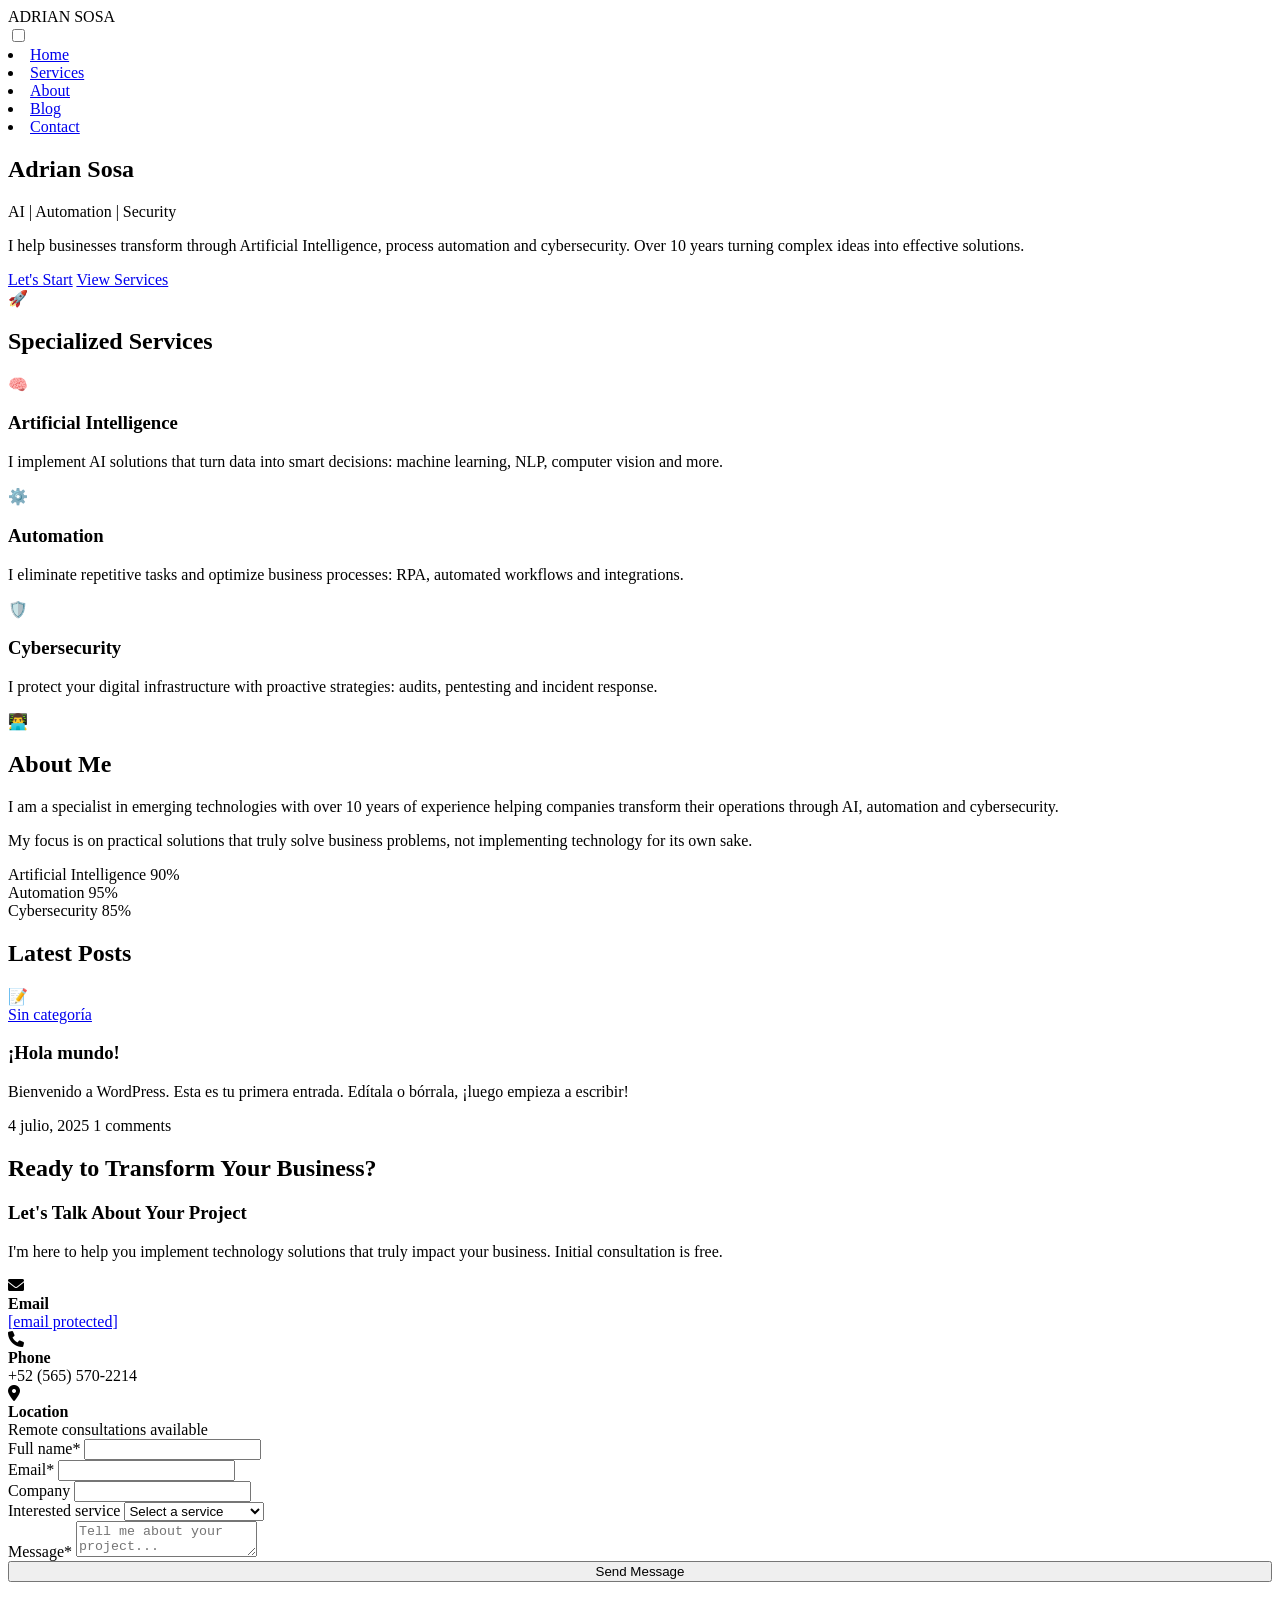
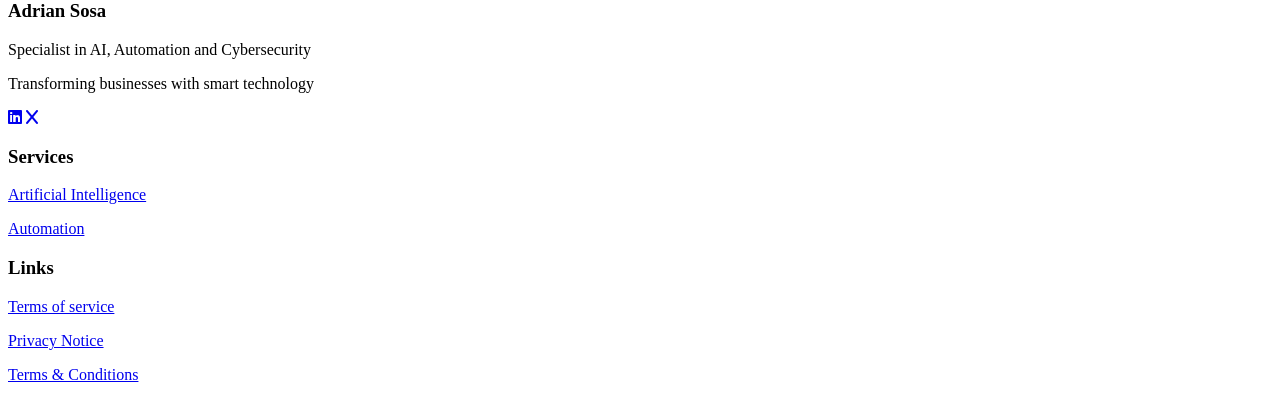
==== index.html @ 9269822d "Deploy static site to gh-pages" ====
<!DOCTYPE html>
<html lang="es">
<head><meta charset="UTF-8">
    
    <meta name="viewport" content="width=device-width, initial-scale=1.0">
    <title>adriansosa.net</title>
    <title>adriansosa.net</title>
<meta name="robots" content="max-image-preview:large">
<link rel="dns-prefetch" href="//fonts.googleapis.com">
<link rel="dns-prefetch" href="//cdnjs.cloudflare.com">
<link rel="alternate" type="application/rss+xml" title="adriansosa.net » Feed" href="/index.php/feed/">
<link rel="alternate" type="application/rss+xml" title="adriansosa.net » RSS de los comentarios" href="/index.php/comments/feed/">
<style id="wp-img-auto-sizes-contain-inline-css" type="text/css">
img:is([sizes=auto i],[sizes^="auto," i]){contain-intrinsic-size:3000px 1500px}
/*# sourceURL=wp-img-auto-sizes-contain-inline-css */
</style>
<style id="wp-emoji-styles-inline-css" type="text/css">

	img.wp-smiley, img.emoji {
		display: inline !important;
		border: none !important;
		box-shadow: none !important;
		height: 1em !important;
		width: 1em !important;
		margin: 0 0.07em !important;
		vertical-align: -0.1em !important;
		background: none !important;
		padding: 0 !important;
	}
/*# sourceURL=wp-emoji-styles-inline-css */
</style>
<style id="wp-block-library-inline-css" type="text/css">
:root{--wp-block-synced-color:#7a00df;--wp-block-synced-color--rgb:122,0,223;--wp-bound-block-color:var(--wp-block-synced-color);--wp-editor-canvas-background:#ddd;--wp-admin-theme-color:#007cba;--wp-admin-theme-color--rgb:0,124,186;--wp-admin-theme-color-darker-10:#006ba1;--wp-admin-theme-color-darker-10--rgb:0,107,160.5;--wp-admin-theme-color-darker-20:#005a87;--wp-admin-theme-color-darker-20--rgb:0,90,135;--wp-admin-border-width-focus:2px}@media (min-resolution:192dpi){:root{--wp-admin-border-width-focus:1.5px}}.wp-element-button{cursor:pointer}:root .has-very-light-gray-background-color{background-color:#eee}:root .has-very-dark-gray-background-color{background-color:#313131}:root .has-very-light-gray-color{color:#eee}:root .has-very-dark-gray-color{color:#313131}:root .has-vivid-green-cyan-to-vivid-cyan-blue-gradient-background{background:linear-gradient(135deg,#00d084,#0693e3)}:root .has-purple-crush-gradient-background{background:linear-gradient(135deg,#34e2e4,#4721fb 50%,#ab1dfe)}:root .has-hazy-dawn-gradient-background{background:linear-gradient(135deg,#faaca8,#dad0ec)}:root .has-subdued-olive-gradient-background{background:linear-gradient(135deg,#fafae1,#67a671)}:root .has-atomic-cream-gradient-background{background:linear-gradient(135deg,#fdd79a,#004a59)}:root .has-nightshade-gradient-background{background:linear-gradient(135deg,#330968,#31cdcf)}:root .has-midnight-gradient-background{background:linear-gradient(135deg,#020381,#2874fc)}:root{--wp--preset--font-size--normal:16px;--wp--preset--font-size--huge:42px}.has-regular-font-size{font-size:1em}.has-larger-font-size{font-size:2.625em}.has-normal-font-size{font-size:var(--wp--preset--font-size--normal)}.has-huge-font-size{font-size:var(--wp--preset--font-size--huge)}.has-text-align-center{text-align:center}.has-text-align-left{text-align:left}.has-text-align-right{text-align:right}.has-fit-text{white-space:nowrap!important}#end-resizable-editor-section{display:none}.aligncenter{clear:both}.items-justified-left{justify-content:flex-start}.items-justified-center{justify-content:center}.items-justified-right{justify-content:flex-end}.items-justified-space-between{justify-content:space-between}.screen-reader-text{border:0;clip-path:inset(50%);height:1px;margin:-1px;overflow:hidden;padding:0;position:absolute;width:1px;word-wrap:normal!important}.screen-reader-text:focus{background-color:#ddd;clip-path:none;color:#444;display:block;font-size:1em;height:auto;left:5px;line-height:normal;padding:15px 23px 14px;text-decoration:none;top:5px;width:auto;z-index:100000}html :where(.has-border-color){border-style:solid}html :where([style*=border-top-color]){border-top-style:solid}html :where([style*=border-right-color]){border-right-style:solid}html :where([style*=border-bottom-color]){border-bottom-style:solid}html :where([style*=border-left-color]){border-left-style:solid}html :where([style*=border-width]){border-style:solid}html :where([style*=border-top-width]){border-top-style:solid}html :where([style*=border-right-width]){border-right-style:solid}html :where([style*=border-bottom-width]){border-bottom-style:solid}html :where([style*=border-left-width]){border-left-style:solid}html :where(img[class*=wp-image-]){height:auto;max-width:100%}:where(figure){margin:0 0 1em}html :where(.is-position-sticky){--wp-admin--admin-bar--position-offset:var(--wp-admin--admin-bar--height,0px)}@media screen and (max-width:600px){html :where(.is-position-sticky){--wp-admin--admin-bar--position-offset:0px}}

/*# sourceURL=wp-block-library-inline-css */
</style><style id="wp-block-paragraph-inline-css" type="text/css">
.is-small-text{font-size:.875em}.is-regular-text{font-size:1em}.is-large-text{font-size:2.25em}.is-larger-text{font-size:3em}.has-drop-cap:not(:focus):first-letter{float:left;font-size:8.4em;font-style:normal;font-weight:100;line-height:.68;margin:.05em .1em 0 0;text-transform:uppercase}body.rtl .has-drop-cap:not(:focus):first-letter{float:none;margin-left:.1em}p.has-drop-cap.has-background{overflow:hidden}:root :where(p.has-background){padding:1.25em 2.375em}:where(p.has-text-color:not(.has-link-color)) a{color:inherit}p.has-text-align-left[style*="writing-mode:vertical-lr"],p.has-text-align-right[style*="writing-mode:vertical-rl"]{rotate:180deg}
/*# sourceURL=/wp-includes/blocks/paragraph/style.min.css */
</style>
<style id="global-styles-inline-css" type="text/css">
:root{--wp--preset--aspect-ratio--square: 1;--wp--preset--aspect-ratio--4-3: 4/3;--wp--preset--aspect-ratio--3-4: 3/4;--wp--preset--aspect-ratio--3-2: 3/2;--wp--preset--aspect-ratio--2-3: 2/3;--wp--preset--aspect-ratio--16-9: 16/9;--wp--preset--aspect-ratio--9-16: 9/16;--wp--preset--color--black: #000000;--wp--preset--color--cyan-bluish-gray: #abb8c3;--wp--preset--color--white: #ffffff;--wp--preset--color--pale-pink: #f78da7;--wp--preset--color--vivid-red: #cf2e2e;--wp--preset--color--luminous-vivid-orange: #ff6900;--wp--preset--color--luminous-vivid-amber: #fcb900;--wp--preset--color--light-green-cyan: #7bdcb5;--wp--preset--color--vivid-green-cyan: #00d084;--wp--preset--color--pale-cyan-blue: #8ed1fc;--wp--preset--color--vivid-cyan-blue: #0693e3;--wp--preset--color--vivid-purple: #9b51e0;--wp--preset--gradient--vivid-cyan-blue-to-vivid-purple: linear-gradient(135deg,rgb(6,147,227) 0%,rgb(155,81,224) 100%);--wp--preset--gradient--light-green-cyan-to-vivid-green-cyan: linear-gradient(135deg,rgb(122,220,180) 0%,rgb(0,208,130) 100%);--wp--preset--gradient--luminous-vivid-amber-to-luminous-vivid-orange: linear-gradient(135deg,rgb(252,185,0) 0%,rgb(255,105,0) 100%);--wp--preset--gradient--luminous-vivid-orange-to-vivid-red: linear-gradient(135deg,rgb(255,105,0) 0%,rgb(207,46,46) 100%);--wp--preset--gradient--very-light-gray-to-cyan-bluish-gray: linear-gradient(135deg,rgb(238,238,238) 0%,rgb(169,184,195) 100%);--wp--preset--gradient--cool-to-warm-spectrum: linear-gradient(135deg,rgb(74,234,220) 0%,rgb(151,120,209) 20%,rgb(207,42,186) 40%,rgb(238,44,130) 60%,rgb(251,105,98) 80%,rgb(254,248,76) 100%);--wp--preset--gradient--blush-light-purple: linear-gradient(135deg,rgb(255,206,236) 0%,rgb(152,150,240) 100%);--wp--preset--gradient--blush-bordeaux: linear-gradient(135deg,rgb(254,205,165) 0%,rgb(254,45,45) 50%,rgb(107,0,62) 100%);--wp--preset--gradient--luminous-dusk: linear-gradient(135deg,rgb(255,203,112) 0%,rgb(199,81,192) 50%,rgb(65,88,208) 100%);--wp--preset--gradient--pale-ocean: linear-gradient(135deg,rgb(255,245,203) 0%,rgb(182,227,212) 50%,rgb(51,167,181) 100%);--wp--preset--gradient--electric-grass: linear-gradient(135deg,rgb(202,248,128) 0%,rgb(113,206,126) 100%);--wp--preset--gradient--midnight: linear-gradient(135deg,rgb(2,3,129) 0%,rgb(40,116,252) 100%);--wp--preset--font-size--small: 13px;--wp--preset--font-size--medium: 20px;--wp--preset--font-size--large: 36px;--wp--preset--font-size--x-large: 42px;--wp--preset--spacing--20: 0.44rem;--wp--preset--spacing--30: 0.67rem;--wp--preset--spacing--40: 1rem;--wp--preset--spacing--50: 1.5rem;--wp--preset--spacing--60: 2.25rem;--wp--preset--spacing--70: 3.38rem;--wp--preset--spacing--80: 5.06rem;--wp--preset--shadow--natural: 6px 6px 9px rgba(0, 0, 0, 0.2);--wp--preset--shadow--deep: 12px 12px 50px rgba(0, 0, 0, 0.4);--wp--preset--shadow--sharp: 6px 6px 0px rgba(0, 0, 0, 0.2);--wp--preset--shadow--outlined: 6px 6px 0px -3px rgb(255, 255, 255), 6px 6px rgb(0, 0, 0);--wp--preset--shadow--crisp: 6px 6px 0px rgb(0, 0, 0);}:where(.is-layout-flex){gap: 0.5em;}:where(.is-layout-grid){gap: 0.5em;}body .is-layout-flex{display: flex;}.is-layout-flex{flex-wrap: wrap;align-items: center;}.is-layout-flex > :is(*, div){margin: 0;}body .is-layout-grid{display: grid;}.is-layout-grid > :is(*, div){margin: 0;}:where(.wp-block-columns.is-layout-flex){gap: 2em;}:where(.wp-block-columns.is-layout-grid){gap: 2em;}:where(.wp-block-post-template.is-layout-flex){gap: 1.25em;}:where(.wp-block-post-template.is-layout-grid){gap: 1.25em;}.has-black-color{color: var(--wp--preset--color--black) !important;}.has-cyan-bluish-gray-color{color: var(--wp--preset--color--cyan-bluish-gray) !important;}.has-white-color{color: var(--wp--preset--color--white) !important;}.has-pale-pink-color{color: var(--wp--preset--color--pale-pink) !important;}.has-vivid-red-color{color: var(--wp--preset--color--vivid-red) !important;}.has-luminous-vivid-orange-color{color: var(--wp--preset--color--luminous-vivid-orange) !important;}.has-luminous-vivid-amber-color{color: var(--wp--preset--color--luminous-vivid-amber) !important;}.has-light-green-cyan-color{color: var(--wp--preset--color--light-green-cyan) !important;}.has-vivid-green-cyan-color{color: var(--wp--preset--color--vivid-green-cyan) !important;}.has-pale-cyan-blue-color{color: var(--wp--preset--color--pale-cyan-blue) !important;}.has-vivid-cyan-blue-color{color: var(--wp--preset--color--vivid-cyan-blue) !important;}.has-vivid-purple-color{color: var(--wp--preset--color--vivid-purple) !important;}.has-black-background-color{background-color: var(--wp--preset--color--black) !important;}.has-cyan-bluish-gray-background-color{background-color: var(--wp--preset--color--cyan-bluish-gray) !important;}.has-white-background-color{background-color: var(--wp--preset--color--white) !important;}.has-pale-pink-background-color{background-color: var(--wp--preset--color--pale-pink) !important;}.has-vivid-red-background-color{background-color: var(--wp--preset--color--vivid-red) !important;}.has-luminous-vivid-orange-background-color{background-color: var(--wp--preset--color--luminous-vivid-orange) !important;}.has-luminous-vivid-amber-background-color{background-color: var(--wp--preset--color--luminous-vivid-amber) !important;}.has-light-green-cyan-background-color{background-color: var(--wp--preset--color--light-green-cyan) !important;}.has-vivid-green-cyan-background-color{background-color: var(--wp--preset--color--vivid-green-cyan) !important;}.has-pale-cyan-blue-background-color{background-color: var(--wp--preset--color--pale-cyan-blue) !important;}.has-vivid-cyan-blue-background-color{background-color: var(--wp--preset--color--vivid-cyan-blue) !important;}.has-vivid-purple-background-color{background-color: var(--wp--preset--color--vivid-purple) !important;}.has-black-border-color{border-color: var(--wp--preset--color--black) !important;}.has-cyan-bluish-gray-border-color{border-color: var(--wp--preset--color--cyan-bluish-gray) !important;}.has-white-border-color{border-color: var(--wp--preset--color--white) !important;}.has-pale-pink-border-color{border-color: var(--wp--preset--color--pale-pink) !important;}.has-vivid-red-border-color{border-color: var(--wp--preset--color--vivid-red) !important;}.has-luminous-vivid-orange-border-color{border-color: var(--wp--preset--color--luminous-vivid-orange) !important;}.has-luminous-vivid-amber-border-color{border-color: var(--wp--preset--color--luminous-vivid-amber) !important;}.has-light-green-cyan-border-color{border-color: var(--wp--preset--color--light-green-cyan) !important;}.has-vivid-green-cyan-border-color{border-color: var(--wp--preset--color--vivid-green-cyan) !important;}.has-pale-cyan-blue-border-color{border-color: var(--wp--preset--color--pale-cyan-blue) !important;}.has-vivid-cyan-blue-border-color{border-color: var(--wp--preset--color--vivid-cyan-blue) !important;}.has-vivid-purple-border-color{border-color: var(--wp--preset--color--vivid-purple) !important;}.has-vivid-cyan-blue-to-vivid-purple-gradient-background{background: var(--wp--preset--gradient--vivid-cyan-blue-to-vivid-purple) !important;}.has-light-green-cyan-to-vivid-green-cyan-gradient-background{background: var(--wp--preset--gradient--light-green-cyan-to-vivid-green-cyan) !important;}.has-luminous-vivid-amber-to-luminous-vivid-orange-gradient-background{background: var(--wp--preset--gradient--luminous-vivid-amber-to-luminous-vivid-orange) !important;}.has-luminous-vivid-orange-to-vivid-red-gradient-background{background: var(--wp--preset--gradient--luminous-vivid-orange-to-vivid-red) !important;}.has-very-light-gray-to-cyan-bluish-gray-gradient-background{background: var(--wp--preset--gradient--very-light-gray-to-cyan-bluish-gray) !important;}.has-cool-to-warm-spectrum-gradient-background{background: var(--wp--preset--gradient--cool-to-warm-spectrum) !important;}.has-blush-light-purple-gradient-background{background: var(--wp--preset--gradient--blush-light-purple) !important;}.has-blush-bordeaux-gradient-background{background: var(--wp--preset--gradient--blush-bordeaux) !important;}.has-luminous-dusk-gradient-background{background: var(--wp--preset--gradient--luminous-dusk) !important;}.has-pale-ocean-gradient-background{background: var(--wp--preset--gradient--pale-ocean) !important;}.has-electric-grass-gradient-background{background: var(--wp--preset--gradient--electric-grass) !important;}.has-midnight-gradient-background{background: var(--wp--preset--gradient--midnight) !important;}.has-small-font-size{font-size: var(--wp--preset--font-size--small) !important;}.has-medium-font-size{font-size: var(--wp--preset--font-size--medium) !important;}.has-large-font-size{font-size: var(--wp--preset--font-size--large) !important;}.has-x-large-font-size{font-size: var(--wp--preset--font-size--x-large) !important;}
/*# sourceURL=global-styles-inline-css */
</style>

<style id="classic-theme-styles-inline-css" type="text/css">
/*! This file is auto-generated */
.wp-block-button__link{color:#fff;background-color:#32373c;border-radius:9999px;box-shadow:none;text-decoration:none;padding:calc(.667em + 2px) calc(1.333em + 2px);font-size:1.125em}.wp-block-file__button{background:#32373c;color:#fff;text-decoration:none}
/*# sourceURL=/wp-includes/css/classic-themes.min.css */
</style>
<link rel="stylesheet" id="adriansosa-fonts-css" href="https://fonts.googleapis.com/css2?family=Poppins:wght@300;400;500;600;700&amp;display=swap" type="text/css" media="all">
<link rel="stylesheet" id="fontawesome-css" href="https://cdnjs.cloudflare.com/ajax/libs/font-awesome/6.0.0/css/all.min.css?ver=6.0.0" type="text/css" media="all">
<link rel="stylesheet" id="adriansosa-style-css" href="/wp-content/themes/adriansosatheme/style.css?ver=1.0" type="text/css" media="all">
<link rel="stylesheet" id="adriansosa-blocks-css" href="/wp-content/themes/adriansosatheme/assets/css/blocks.css?ver=1.0" type="text/css" media="all">
<link rel="stylesheet" id="adriansosa-responsive-css" href="/wp-content/themes/adriansosatheme/assets/css/responsive.css?ver=1.0" type="text/css" media="all">
<link rel="stylesheet" id="adriansosa-animate-css" href="/wp-content/themes/adriansosatheme/assets/css/animate.css?ver=1.0" type="text/css" media="all">
<script type="text/javascript" src="/wp-includes/js/jquery/jquery.min.js?ver=3.7.1" id="jquery-core-js"></script>
<script type="text/javascript" src="/wp-includes/js/jquery/jquery-migrate.min.js?ver=3.4.1" id="jquery-migrate-js"></script>
<link rel="https://api.w.org/" href="/index.php/wp-json/"><link rel="EditURI" type="application/rsd+xml" title="RSD" href="/xmlrpc.php?rsd">
<meta name="generator" content="WordPress 6.9">
</head>
<body class="home blog wp-theme-adriansosatheme">
<a class="skip-link screen-reader-text" href="#content">Skip to content</a>
    <header class="header">
        <div class="nav-container">
            <div class="logo">
                <div class="logo-icon"></div>
                <div class="logo-text">ADRIAN SOSA</div>
            </div>
            <input type="checkbox" id="menu-toggle" class="menu-toggle">
            <label for="menu-toggle" class="menu-icon"><span></span></label>
            <nav class="nav-menu">
                <li><a href="#home">Home</a></li>
                <li><a href="#services">Services</a></li>
                <li><a href="#about">About</a></li>
                <li><a href="#blog">Blog</a></li>
                <li><a href="#contact">Contact</a></li>
            </nav>
        </div>
    </header>
<section class="hero" id="home">
    <div class="hero-container">
        <div class="hero-content">
            <h1>Adrian Sosa</h1>
            <p class="subtitle">AI | Automation | Security</p>
            <p class="description">
                I help businesses transform through Artificial Intelligence,
                process automation and cybersecurity. Over 10 years turning
                complex ideas into effective solutions.
            </p>
            <div class="hero-buttons">
                <a href="#contact" class="btn-primary">Let's Start</a>
                <a href="#services" class="btn-secondary">View Services</a>
            </div>
        </div>
        <div class="hero-image">
            <div class="hero-avatar">🚀</div>
        </div>
    </div>
</section><section class="services" id="services">
    <div class="container">
        <h2 class="section-title">Specialized Services</h2>
        <div class="services-grid">
            <div class="service-card">
                <div class="service-icon">🧠</div>
                <h3>Artificial Intelligence</h3>
                <p>I implement AI solutions that turn data into smart decisions:
                    machine learning, NLP, computer vision and more.</p>
            </div>
            <div class="service-card">
                <div class="service-icon">⚙️</div>
                <h3>Automation</h3>
                <p>I eliminate repetitive tasks and optimize business processes:
                    RPA, automated workflows and integrations.</p>
            </div>
            <div class="service-card">
                <div class="service-icon">🛡️</div>
                <h3>Cybersecurity</h3>
                <p>I protect your digital infrastructure with proactive
                    strategies: audits, pentesting and incident response.</p>
            </div>
        </div>
    </div>
</section><section class="about" id="about">
    <div class="container">
        <div class="about-container">
            <div class="about-image">
                <div class="about-avatar">👨‍💻</div>
            </div>
            <div class="about-content">
                <h2>About Me</h2>
                <p>
                    I am a specialist in emerging technologies with over 10 years
                    of experience helping companies transform their operations
                    through AI, automation and cybersecurity.
                </p>
                <p>
                    My focus is on practical solutions that truly solve business
                    problems, not implementing technology for its own sake.
                </p>
                <div class="skills">
                    <div class="skill-item">
                        <div class="skill-label">
                            <span>Artificial Intelligence</span>
                            <span>90%</span>
                        </div>
                        <div class="skill-bar">
                            <div class="skill-progress" style="width: 90%"></div>
                        </div>
                    </div>
                    <div class="skill-item">
                        <div class="skill-label">
                            <span>Automation</span>
                            <span>95%</span>
                        </div>
                        <div class="skill-bar">
                            <div class="skill-progress" style="width: 95%"></div>
                        </div>
                    </div>
                    <div class="skill-item">
                        <div class="skill-label">
                            <span>Cybersecurity</span>
                            <span>85%</span>
                        </div>
                        <div class="skill-bar">
                            <div class="skill-progress" style="width: 85%"></div>
                        </div>
                    </div>
                </div>
            </div>
        </div>
    </div>
</section><section class="blog" id="blog">
    <div class="container">
        <h2 class="section-title">Latest Posts</h2>
        <div class="blog-grid">
                            <article class="blog-card">
                                            <div class="blog-image">📝</div>
                                        <div class="blog-content">
                        <div class="blog-category"><a href="/index.php/category/sin-categoria/" rel="category tag">Sin categoría</a></div>
                        <h3 class="blog-title">¡Hola mundo!</h3>
                        <p class="blog-excerpt"></p><p>Bienvenido a WordPress. Esta es tu primera entrada. Edítala o bórrala, ¡luego empieza a escribir!</p>

                        <div class="blog-meta">
                            <span>4 julio, 2025</span>
                            <span>1 comments</span>
                        </div>
                    </div>
                </article>
                    </div>
    </div>
</section><section class="contact" id="contact">
    <div class="container">
        <h2 class="section-title">Ready to Transform Your Business?</h2>
        <div class="contact-container">
            <div class="contact-info">
                <h3>Let's Talk About Your Project</h3>
                <p>
                    I'm here to help you implement technology solutions that
                    truly impact your business. Initial consultation is free.
                </p>
                <div class="contact-item">
                    <div class="contact-icon">
                        <i class="fas fa-envelope"></i>
                    </div>
                    <div>
                        <strong>Email</strong><br>
                        <a href="/cdn-cgi/l/email-protection" class="__cf_email__" data-cfemail="7714181903161403371613051e16190418041659191203">[email protected]</a>
                    </div>
                </div>
                <div class="contact-item">
                    <div class="contact-icon">
                        <i class="fas fa-phone"></i>
                    </div>
                    <div>
                        <strong>Phone</strong><br>
                        +52 (565) 570-2214
                    </div>
                </div>
                <div class="contact-item">
                    <div class="contact-icon">
                        <i class="fas fa-map-marker-alt"></i>
                    </div>
                    <div>
                        <strong>Location</strong><br>
                        Remote consultations available
                    </div>
                </div>
            </div>
            <form class="contact-form">
                <div class="form-group">
                    <label for="name">Full name*</label>
                    <input type="text" id="name" name="name" required>
                </div>
                <div class="form-group">
                    <label for="email">Email*</label>
                    <input type="email" id="email" name="email" required>
                </div>
                <div class="form-group">
                    <label for="company">Company</label>
                    <input type="text" id="company" name="company">
                </div>
                <div class="form-group">
                    <label for="service">Interested service</label>
                    <select id="service" name="service">
                        <option value="">Select a service</option>
                        <option value="ai">Artificial Intelligence</option>
                        <option value="automation">Automation</option>
                        <option value="cybersecurity">Cybersecurity</option>
                        <option value="consulting">General Consulting</option>
                    </select>
                </div>
                <div class="form-group">
                    <label for="message">Message*</label>
                    <textarea id="message" name="message" placeholder="Tell me about your project..." required></textarea>
                </div>
                <button type="submit" class="btn-primary" style="width: 100%;">
                    Send Message
                </button>
            </form>
        </div>
    </div>
</section>
<footer class="footer">
    <div class="container">
        <div class="footer-content">
            <div class="footer-section">
                <h3>Adrian Sosa</h3>
                <p>Specialist in AI, Automation and Cybersecurity</p>
                <p>Transforming businesses with smart technology</p>
                <div class="social-links">
                    <a href="#"><i class="fab fa-linkedin"></i></a>
                    <a href="#"><i class="fab fa-x"></i></a>
                </div>
            </div>
            <div class="footer-section">
                <h3>Services</h3>
                <p><a href="#">Artificial Intelligence</a></p>
                <p><a href="#">Automation</a></p>
            </div>
            <div class="footer-section">
                <h3>Links</h3>
                <p><a href="/index.php/terms-of-service/">Terms of service</a></p>
                <p><a href="/index.php/privacy-notice/">Privacy Notice</a></p>
                <p><a href="/index.php/terms-conditions/">Terms &amp; Conditions</a></p>
            </div>
        </div>
    </div>
</footer>
<script data-cfasync="false" src="/cdn-cgi/scripts/5c5dd728/cloudflare-static/email-decode.min.js"></script><script type="speculationrules">
{"prefetch":[{"source":"document","where":{"and":[{"href_matches":"/*"},{"not":{"href_matches":["/wp-*.php","/wp-admin/*","/wp-content/uploads/*","/wp-content/*","/wp-content/plugins/*","/wp-content/themes/adriansosatheme/*","/*\\?(.+)"]}},{"not":{"selector_matches":"a[rel~=\"nofollow\"]"}},{"not":{"selector_matches":".no-prefetch, .no-prefetch a"}}]},"eagerness":"conservative"}]}
</script>
<script type="text/javascript" src="/wp-content/themes/adriansosatheme/assets/js/wow.js?ver=1.0" id="adriansosa-wow-js"></script>
<script id="wp-emoji-settings" type="application/json">
{"baseUrl":"https://s.w.org/images/core/emoji/17.0.2/72x72/","ext":".png","svgUrl":"https://s.w.org/images/core/emoji/17.0.2/svg/","svgExt":".svg","source":{"concatemoji":"/wp-includes/js/wp-emoji-release.min.js?ver=6.9"}}
</script>
<script type="module">
/* <![CDATA[ */
/*! This file is auto-generated */
const a=JSON.parse(document.getElementById("wp-emoji-settings").textContent),o=(window._wpemojiSettings=a,"wpEmojiSettingsSupports"),s=["flag","emoji"];function i(e){try{var t={supportTests:e,timestamp:(new Date).valueOf()};sessionStorage.setItem(o,JSON.stringify(t))}catch(e){}}function c(e,t,n){e.clearRect(0,0,e.canvas.width,e.canvas.height),e.fillText(t,0,0);t=new Uint32Array(e.getImageData(0,0,e.canvas.width,e.canvas.height).data);e.clearRect(0,0,e.canvas.width,e.canvas.height),e.fillText(n,0,0);const a=new Uint32Array(e.getImageData(0,0,e.canvas.width,e.canvas.height).data);return t.every((e,t)=>e===a[t])}function p(e,t){e.clearRect(0,0,e.canvas.width,e.canvas.height),e.fillText(t,0,0);var n=e.getImageData(16,16,1,1);for(let e=0;e<n.data.length;e++)if(0!==n.data[e])return!1;return!0}function u(e,t,n,a){switch(t){case"flag":return n(e,"\ud83c\udff3\ufe0f\u200d\u26a7\ufe0f","\ud83c\udff3\ufe0f\u200b\u26a7\ufe0f")?!1:!n(e,"\ud83c\udde8\ud83c\uddf6","\ud83c\udde8\u200b\ud83c\uddf6")&&!n(e,"\ud83c\udff4\udb40\udc67\udb40\udc62\udb40\udc65\udb40\udc6e\udb40\udc67\udb40\udc7f","\ud83c\udff4\u200b\udb40\udc67\u200b\udb40\udc62\u200b\udb40\udc65\u200b\udb40\udc6e\u200b\udb40\udc67\u200b\udb40\udc7f");case"emoji":return!a(e,"\ud83e\u1fac8")}return!1}function f(e,t,n,a){let r;const o=(r="undefined"!=typeof WorkerGlobalScope&&self instanceof WorkerGlobalScope?new OffscreenCanvas(300,150):document.createElement("canvas")).getContext("2d",{willReadFrequently:!0}),s=(o.textBaseline="top",o.font="600 32px Arial",{});return e.forEach(e=>{s[e]=t(o,e,n,a)}),s}function r(e){var t=document.createElement("script");t.src=e,t.defer=!0,document.head.appendChild(t)}a.supports={everything:!0,everythingExceptFlag:!0},new Promise(t=>{let n=function(){try{var e=JSON.parse(sessionStorage.getItem(o));if("object"==typeof e&&"number"==typeof e.timestamp&&(new Date).valueOf()<e.timestamp+604800&&"object"==typeof e.supportTests)return e.supportTests}catch(e){}return null}();if(!n){if("undefined"!=typeof Worker&&"undefined"!=typeof OffscreenCanvas&&"undefined"!=typeof URL&&URL.createObjectURL&&"undefined"!=typeof Blob)try{var e="postMessage("+f.toString()+"("+[JSON.stringify(s),u.toString(),c.toString(),p.toString()].join(",")+"));",a=new Blob([e],{type:"text/javascript"});const r=new Worker(URL.createObjectURL(a),{name:"wpTestEmojiSupports"});return void(r.onmessage=e=>{i(n=e.data),r.terminate(),t(n)})}catch(e){}i(n=f(s,u,c,p))}t(n)}).then(e=>{for(const n in e)a.supports[n]=e[n],a.supports.everything=a.supports.everything&&a.supports[n],"flag"!==n&&(a.supports.everythingExceptFlag=a.supports.everythingExceptFlag&&a.supports[n]);var t;a.supports.everythingExceptFlag=a.supports.everythingExceptFlag&&!a.supports.flag,a.supports.everything||((t=a.source||{}).concatemoji?r(t.concatemoji):t.wpemoji&&t.twemoji&&(r(t.twemoji),r(t.wpemoji)))});
//# sourceURL=/wp-includes/js/wp-emoji-loader.min.js
/* ]]> */
</script>
</body>
</html>
---- wp-content/themes/adriansosatheme/assets/css/blocks.css ----
.taxonomy-category.wp-block-post-terms a, 
.taxonomy-post_tag.wp-block-post-terms a, .wp-block-tag-cloud a {
    border: none;
    color: var(--wp--preset--color--black);
    padding: 0 10px;
}

.wp-block-buttons .wp-block-button.is-style-outline .wp-block-button__link:hover {
    border-color:  var(--wp--preset--color--primary);
    color: var(--wp--preset--color--black)!important;
}
	
.wp-block-navigation ul li.current-menu-item > a {
    color: var(--wp--preset--color--primary);
}


input[type="button"],
input[type="reset"],
input[type="submit"]{
	border: none;
	background: var(--wp--preset--color--primary);
	color: var(--wp--preset--color--black);
}
input[type="button"]:hover,
input[type="reset"]:hover,
input[type="submit"]:hover {
    background: var(--wp--preset--color--secondary);
    color: var(--wp--preset--color--white);
}

.wp-block-navigation-animation .wp-block-navigation-item a:hover:before, 
.wp-block-navigation-animation .wp-block-navigation-item .wp-block-navigation-item__content:hover:before {
    border-bottom-color: var(--wp--preset--color--primary);
    border-right-color: var(--wp--preset--color--primary);
}

.wp-block-navigation-animation .wp-block-navigation-item a:hover:after, .wp-block-navigation-animation .wp-block-navigation-item .wp-block-navigation-item__content:hover:after {
    border-top-color: var(--wp--preset--color--primary);
    border-left-color: var(--wp--preset--color--primary);
   
}
---- wp-content/themes/adriansosatheme/assets/css/responsive.css ----
/* Responsive CSS */
@media screen and (max-width:767px) {
	*{box-sizing:border-box;}
	.wp-block-navigation__responsive-container.is-menu-open.has-modal-open{ padding:25px;}
	.top-area {
	    position: static;
	    background: var(--wp--preset--color--extra-primary);
	    text-align: center;
	}
	.top-area .wp-block-navigation,
	.top-area .wp-block-search__inside-wrapper{
		justify-content: center;
	}
	.top-area .wp-block-search{
		margin: 0;
        float: none;
	}
	.top-area .wp-element-button,
	.top-area .wp-block-columns{
		padding: 0;
	}
	.wp-block-navigation__responsive-container-close{
		color: #fff;
	}
}

@media screen and (max-width:1169px) and (min-width:981px) { 
	html{overflow-x:hidden; }
}

@media screen and (max-width: 980px){
	.fse-overlap-image{ position:relative !important; right:auto !important; bottom:auto !important; margin:25px 0 !important;}
	.wp-block-section-01 h2, .wp-block-section-02 h2{ font-size:28px !important; }
	.wpcf7 input[type="text"], 
	.wpcf7 input[type="tel"], 
	.wpcf7 input[type="email"], 
	.wpcf7 textarea{ 
		width:100%;
	}
	.top-area {
	    text-align: center;
	}
	.top-area .wp-block-navigation,
	.top-area .wp-block-search__inside-wrapper{
		justify-content: center;
	}
	.top-area .wp-block-search{
		margin: 0;
        float: none;
	}
	.top-area .wp-element-button{
		padding: 0;
	}
	.blog-area .wp-block-post-template{
		grid-template-columns: auto auto;
	}
}
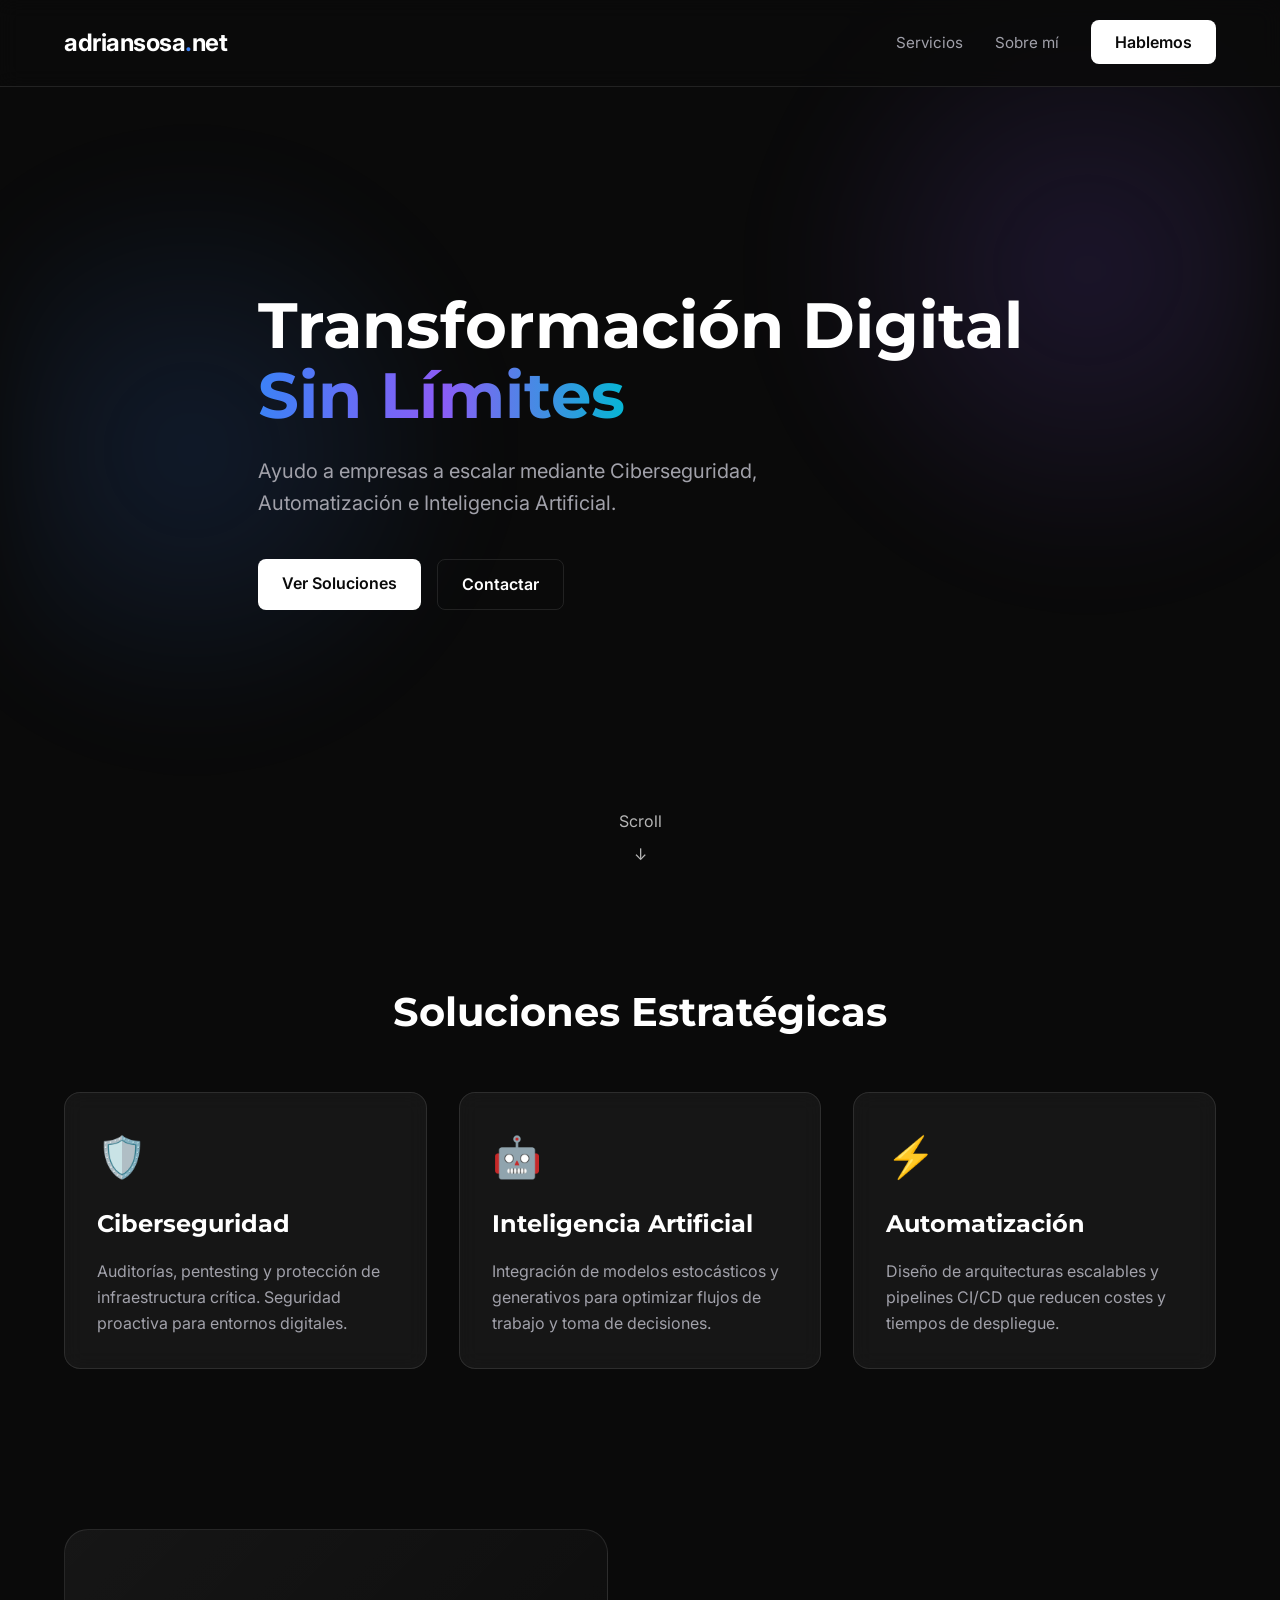
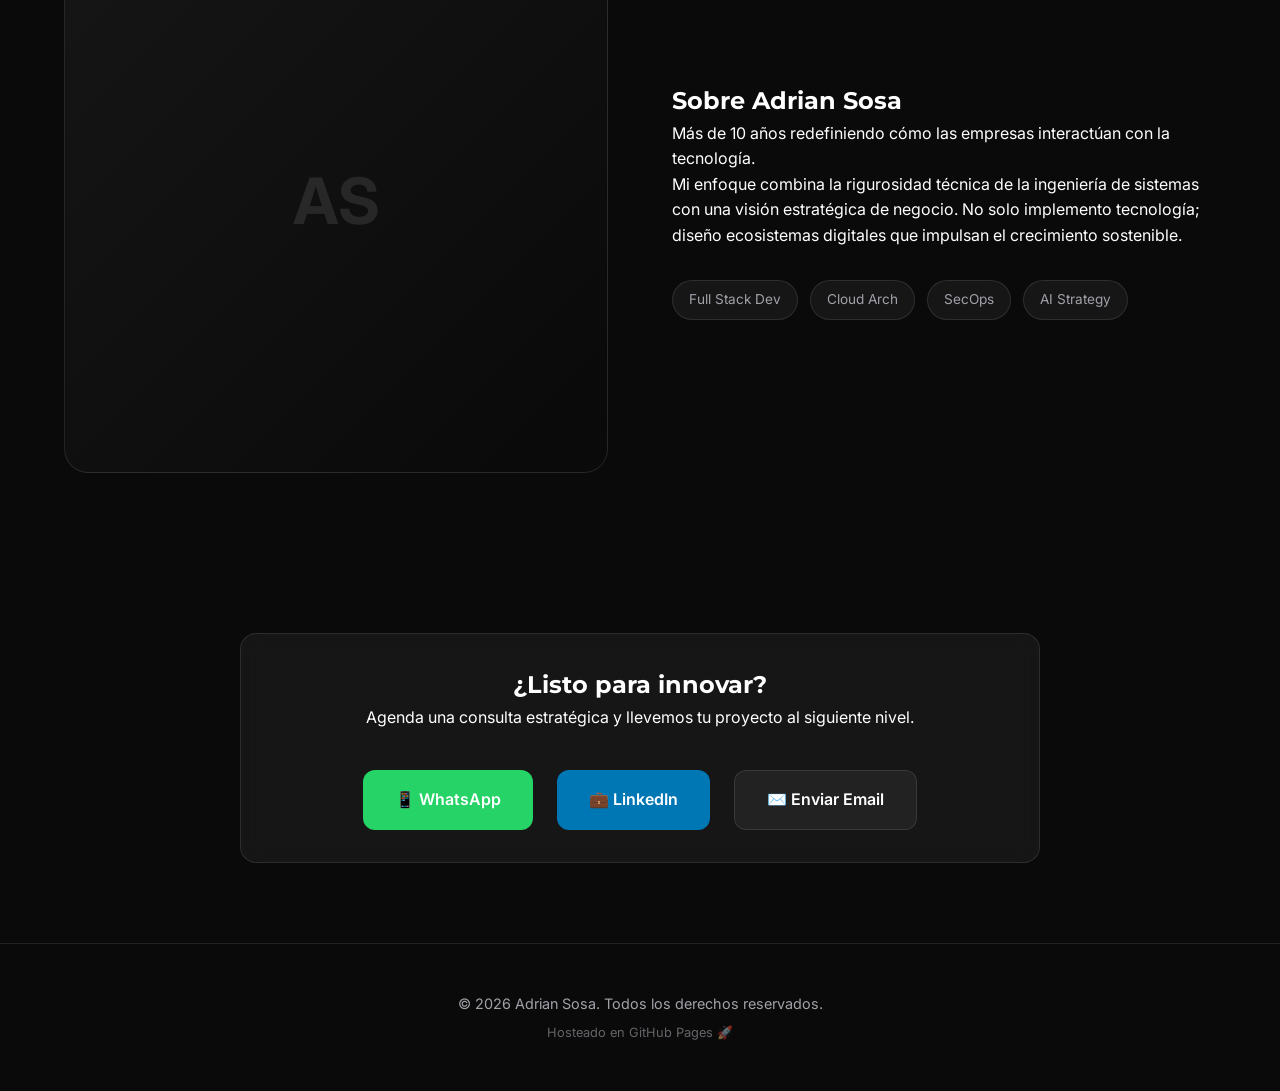
==== commit 4647a58d: "Complete redesign: Custom HTML/CSS/JS with Glassmorphism and Mesh Gradients" ====
--- a/index.html
+++ b/index.html
@@ -1,304 +1,149 @@
 <!DOCTYPE html>
 <html lang="es">
-<head><meta charset="UTF-8">
-    
+
+<head>
+    <meta charset="UTF-8">
     <meta name="viewport" content="width=device-width, initial-scale=1.0">
-    <title>adriansosa.net</title>
-    <title>adriansosa.net</title>
-<meta name="robots" content="max-image-preview:large">
-<link rel="dns-prefetch" href="//fonts.googleapis.com">
-<link rel="dns-prefetch" href="//cdnjs.cloudflare.com">
-<link rel="alternate" type="application/rss+xml" title="adriansosa.net » Feed" href="/index.php/feed/">
-<link rel="alternate" type="application/rss+xml" title="adriansosa.net » RSS de los comentarios" href="/index.php/comments/feed/">
-<style id="wp-img-auto-sizes-contain-inline-css" type="text/css">
-img:is([sizes=auto i],[sizes^="auto," i]){contain-intrinsic-size:3000px 1500px}
-/*# sourceURL=wp-img-auto-sizes-contain-inline-css */
-</style>
-<style id="wp-emoji-styles-inline-css" type="text/css">
+    <title>Adrian Sosa | Consultor Tecnológico & Estratega Digital</title>
+    <meta name="description"
+        content="Estratega digital y consultor tecnológico. Soluciones de alto impacto en Ciberseguridad, IA y Transformación Digital.">
 
-	img.wp-smiley, img.emoji {
-		display: inline !important;
-		border: none !important;
-		box-shadow: none !important;
-		height: 1em !important;
-		width: 1em !important;
-		margin: 0 0.07em !important;
-		vertical-align: -0.1em !important;
-		background: none !important;
-		padding: 0 !important;
-	}
-/*# sourceURL=wp-emoji-styles-inline-css */
-</style>
-<style id="wp-block-library-inline-css" type="text/css">
-:root{--wp-block-synced-color:#7a00df;--wp-block-synced-color--rgb:122,0,223;--wp-bound-block-color:var(--wp-block-synced-color);--wp-editor-canvas-background:#ddd;--wp-admin-theme-color:#007cba;--wp-admin-theme-color--rgb:0,124,186;--wp-admin-theme-color-darker-10:#006ba1;--wp-admin-theme-color-darker-10--rgb:0,107,160.5;--wp-admin-theme-color-darker-20:#005a87;--wp-admin-theme-color-darker-20--rgb:0,90,135;--wp-admin-border-width-focus:2px}@media (min-resolution:192dpi){:root{--wp-admin-border-width-focus:1.5px}}.wp-element-button{cursor:pointer}:root .has-very-light-gray-background-color{background-color:#eee}:root .has-very-dark-gray-background-color{background-color:#313131}:root .has-very-light-gray-color{color:#eee}:root .has-very-dark-gray-color{color:#313131}:root .has-vivid-green-cyan-to-vivid-cyan-blue-gradient-background{background:linear-gradient(135deg,#00d084,#0693e3)}:root .has-purple-crush-gradient-background{background:linear-gradient(135deg,#34e2e4,#4721fb 50%,#ab1dfe)}:root .has-hazy-dawn-gradient-background{background:linear-gradient(135deg,#faaca8,#dad0ec)}:root .has-subdued-olive-gradient-background{background:linear-gradient(135deg,#fafae1,#67a671)}:root .has-atomic-cream-gradient-background{background:linear-gradient(135deg,#fdd79a,#004a59)}:root .has-nightshade-gradient-background{background:linear-gradient(135deg,#330968,#31cdcf)}:root .has-midnight-gradient-background{background:linear-gradient(135deg,#020381,#2874fc)}:root{--wp--preset--font-size--normal:16px;--wp--preset--font-size--huge:42px}.has-regular-font-size{font-size:1em}.has-larger-font-size{font-size:2.625em}.has-normal-font-size{font-size:var(--wp--preset--font-size--normal)}.has-huge-font-size{font-size:var(--wp--preset--font-size--huge)}.has-text-align-center{text-align:center}.has-text-align-left{text-align:left}.has-text-align-right{text-align:right}.has-fit-text{white-space:nowrap!important}#end-resizable-editor-section{display:none}.aligncenter{clear:both}.items-justified-left{justify-content:flex-start}.items-justified-center{justify-content:center}.items-justified-right{justify-content:flex-end}.items-justified-space-between{justify-content:space-between}.screen-reader-text{border:0;clip-path:inset(50%);height:1px;margin:-1px;overflow:hidden;padding:0;position:absolute;width:1px;word-wrap:normal!important}.screen-reader-text:focus{background-color:#ddd;clip-path:none;color:#444;display:block;font-size:1em;height:auto;left:5px;line-height:normal;padding:15px 23px 14px;text-decoration:none;top:5px;width:auto;z-index:100000}html :where(.has-border-color){border-style:solid}html :where([style*=border-top-color]){border-top-style:solid}html :where([style*=border-right-color]){border-right-style:solid}html :where([style*=border-bottom-color]){border-bottom-style:solid}html :where([style*=border-left-color]){border-left-style:solid}html :where([style*=border-width]){border-style:solid}html :where([style*=border-top-width]){border-top-style:solid}html :where([style*=border-right-width]){border-right-style:solid}html :where([style*=border-bottom-width]){border-bottom-style:solid}html :where([style*=border-left-width]){border-left-style:solid}html :where(img[class*=wp-image-]){height:auto;max-width:100%}:where(figure){margin:0 0 1em}html :where(.is-position-sticky){--wp-admin--admin-bar--position-offset:var(--wp-admin--admin-bar--height,0px)}@media screen and (max-width:600px){html :where(.is-position-sticky){--wp-admin--admin-bar--position-offset:0px}}
+    <!-- Fonts -->
+    <link rel="preconnect" href="https://fonts.googleapis.com">
+    <link rel="preconnect" href="https://fonts.gstatic.com" crossorigin>
+    <link
+        href="https://fonts.googleapis.com/css2?family=Inter:wght@300;400;500;600;700&family=Montserrat:wght@700;800&display=swap"
+        rel="stylesheet">
 
-/*# sourceURL=wp-block-library-inline-css */
-</style><style id="wp-block-paragraph-inline-css" type="text/css">
-.is-small-text{font-size:.875em}.is-regular-text{font-size:1em}.is-large-text{font-size:2.25em}.is-larger-text{font-size:3em}.has-drop-cap:not(:focus):first-letter{float:left;font-size:8.4em;font-style:normal;font-weight:100;line-height:.68;margin:.05em .1em 0 0;text-transform:uppercase}body.rtl .has-drop-cap:not(:focus):first-letter{float:none;margin-left:.1em}p.has-drop-cap.has-background{overflow:hidden}:root :where(p.has-background){padding:1.25em 2.375em}:where(p.has-text-color:not(.has-link-color)) a{color:inherit}p.has-text-align-left[style*="writing-mode:vertical-lr"],p.has-text-align-right[style*="writing-mode:vertical-rl"]{rotate:180deg}
-/*# sourceURL=/wp-includes/blocks/paragraph/style.min.css */
-</style>
-<style id="global-styles-inline-css" type="text/css">
-:root{--wp--preset--aspect-ratio--square: 1;--wp--preset--aspect-ratio--4-3: 4/3;--wp--preset--aspect-ratio--3-4: 3/4;--wp--preset--aspect-ratio--3-2: 3/2;--wp--preset--aspect-ratio--2-3: 2/3;--wp--preset--aspect-ratio--16-9: 16/9;--wp--preset--aspect-ratio--9-16: 9/16;--wp--preset--color--black: #000000;--wp--preset--color--cyan-bluish-gray: #abb8c3;--wp--preset--color--white: #ffffff;--wp--preset--color--pale-pink: #f78da7;--wp--preset--color--vivid-red: #cf2e2e;--wp--preset--color--luminous-vivid-orange: #ff6900;--wp--preset--color--luminous-vivid-amber: #fcb900;--wp--preset--color--light-green-cyan: #7bdcb5;--wp--preset--color--vivid-green-cyan: #00d084;--wp--preset--color--pale-cyan-blue: #8ed1fc;--wp--preset--color--vivid-cyan-blue: #0693e3;--wp--preset--color--vivid-purple: #9b51e0;--wp--preset--gradient--vivid-cyan-blue-to-vivid-purple: linear-gradient(135deg,rgb(6,147,227) 0%,rgb(155,81,224) 100%);--wp--preset--gradient--light-green-cyan-to-vivid-green-cyan: linear-gradient(135deg,rgb(122,220,180) 0%,rgb(0,208,130) 100%);--wp--preset--gradient--luminous-vivid-amber-to-luminous-vivid-orange: linear-gradient(135deg,rgb(252,185,0) 0%,rgb(255,105,0) 100%);--wp--preset--gradient--luminous-vivid-orange-to-vivid-red: linear-gradient(135deg,rgb(255,105,0) 0%,rgb(207,46,46) 100%);--wp--preset--gradient--very-light-gray-to-cyan-bluish-gray: linear-gradient(135deg,rgb(238,238,238) 0%,rgb(169,184,195) 100%);--wp--preset--gradient--cool-to-warm-spectrum: linear-gradient(135deg,rgb(74,234,220) 0%,rgb(151,120,209) 20%,rgb(207,42,186) 40%,rgb(238,44,130) 60%,rgb(251,105,98) 80%,rgb(254,248,76) 100%);--wp--preset--gradient--blush-light-purple: linear-gradient(135deg,rgb(255,206,236) 0%,rgb(152,150,240) 100%);--wp--preset--gradient--blush-bordeaux: linear-gradient(135deg,rgb(254,205,165) 0%,rgb(254,45,45) 50%,rgb(107,0,62) 100%);--wp--preset--gradient--luminous-dusk: linear-gradient(135deg,rgb(255,203,112) 0%,rgb(199,81,192) 50%,rgb(65,88,208) 100%);--wp--preset--gradient--pale-ocean: linear-gradient(135deg,rgb(255,245,203) 0%,rgb(182,227,212) 50%,rgb(51,167,181) 100%);--wp--preset--gradient--electric-grass: linear-gradient(135deg,rgb(202,248,128) 0%,rgb(113,206,126) 100%);--wp--preset--gradient--midnight: linear-gradient(135deg,rgb(2,3,129) 0%,rgb(40,116,252) 100%);--wp--preset--font-size--small: 13px;--wp--preset--font-size--medium: 20px;--wp--preset--font-size--large: 36px;--wp--preset--font-size--x-large: 42px;--wp--preset--spacing--20: 0.44rem;--wp--preset--spacing--30: 0.67rem;--wp--preset--spacing--40: 1rem;--wp--preset--spacing--50: 1.5rem;--wp--preset--spacing--60: 2.25rem;--wp--preset--spacing--70: 3.38rem;--wp--preset--spacing--80: 5.06rem;--wp--preset--shadow--natural: 6px 6px 9px rgba(0, 0, 0, 0.2);--wp--preset--shadow--deep: 12px 12px 50px rgba(0, 0, 0, 0.4);--wp--preset--shadow--sharp: 6px 6px 0px rgba(0, 0, 0, 0.2);--wp--preset--shadow--outlined: 6px 6px 0px -3px rgb(255, 255, 255), 6px 6px rgb(0, 0, 0);--wp--preset--shadow--crisp: 6px 6px 0px rgb(0, 0, 0);}:where(.is-layout-flex){gap: 0.5em;}:where(.is-layout-grid){gap: 0.5em;}body .is-layout-flex{display: flex;}.is-layout-flex{flex-wrap: wrap;align-items: center;}.is-layout-flex > :is(*, div){margin: 0;}body .is-layout-grid{display: grid;}.is-layout-grid > :is(*, div){margin: 0;}:where(.wp-block-columns.is-layout-flex){gap: 2em;}:where(.wp-block-columns.is-layout-grid){gap: 2em;}:where(.wp-block-post-template.is-layout-flex){gap: 1.25em;}:where(.wp-block-post-template.is-layout-grid){gap: 1.25em;}.has-black-color{color: var(--wp--preset--color--black) !important;}.has-cyan-bluish-gray-color{color: var(--wp--preset--color--cyan-bluish-gray) !important;}.has-white-color{color: var(--wp--preset--color--white) !important;}.has-pale-pink-color{color: var(--wp--preset--color--pale-pink) !important;}.has-vivid-red-color{color: var(--wp--preset--color--vivid-red) !important;}.has-luminous-vivid-orange-color{color: var(--wp--preset--color--luminous-vivid-orange) !important;}.has-luminous-vivid-amber-color{color: var(--wp--preset--color--luminous-vivid-amber) !important;}.has-light-green-cyan-color{color: var(--wp--preset--color--light-green-cyan) !important;}.has-vivid-green-cyan-color{color: var(--wp--preset--color--vivid-green-cyan) !important;}.has-pale-cyan-blue-color{color: var(--wp--preset--color--pale-cyan-blue) !important;}.has-vivid-cyan-blue-color{color: var(--wp--preset--color--vivid-cyan-blue) !important;}.has-vivid-purple-color{color: var(--wp--preset--color--vivid-purple) !important;}.has-black-background-color{background-color: var(--wp--preset--color--black) !important;}.has-cyan-bluish-gray-background-color{background-color: var(--wp--preset--color--cyan-bluish-gray) !important;}.has-white-background-color{background-color: var(--wp--preset--color--white) !important;}.has-pale-pink-background-color{background-color: var(--wp--preset--color--pale-pink) !important;}.has-vivid-red-background-color{background-color: var(--wp--preset--color--vivid-red) !important;}.has-luminous-vivid-orange-background-color{background-color: var(--wp--preset--color--luminous-vivid-orange) !important;}.has-luminous-vivid-amber-background-color{background-color: var(--wp--preset--color--luminous-vivid-amber) !important;}.has-light-green-cyan-background-color{background-color: var(--wp--preset--color--light-green-cyan) !important;}.has-vivid-green-cyan-background-color{background-color: var(--wp--preset--color--vivid-green-cyan) !important;}.has-pale-cyan-blue-background-color{background-color: var(--wp--preset--color--pale-cyan-blue) !important;}.has-vivid-cyan-blue-background-color{background-color: var(--wp--preset--color--vivid-cyan-blue) !important;}.has-vivid-purple-background-color{background-color: var(--wp--preset--color--vivid-purple) !important;}.has-black-border-color{border-color: var(--wp--preset--color--black) !important;}.has-cyan-bluish-gray-border-color{border-color: var(--wp--preset--color--cyan-bluish-gray) !important;}.has-white-border-color{border-color: var(--wp--preset--color--white) !important;}.has-pale-pink-border-color{border-color: var(--wp--preset--color--pale-pink) !important;}.has-vivid-red-border-color{border-color: var(--wp--preset--color--vivid-red) !important;}.has-luminous-vivid-orange-border-color{border-color: var(--wp--preset--color--luminous-vivid-orange) !important;}.has-luminous-vivid-amber-border-color{border-color: var(--wp--preset--color--luminous-vivid-amber) !important;}.has-light-green-cyan-border-color{border-color: var(--wp--preset--color--light-green-cyan) !important;}.has-vivid-green-cyan-border-color{border-color: var(--wp--preset--color--vivid-green-cyan) !important;}.has-pale-cyan-blue-border-color{border-color: var(--wp--preset--color--pale-cyan-blue) !important;}.has-vivid-cyan-blue-border-color{border-color: var(--wp--preset--color--vivid-cyan-blue) !important;}.has-vivid-purple-border-color{border-color: var(--wp--preset--color--vivid-purple) !important;}.has-vivid-cyan-blue-to-vivid-purple-gradient-background{background: var(--wp--preset--gradient--vivid-cyan-blue-to-vivid-purple) !important;}.has-light-green-cyan-to-vivid-green-cyan-gradient-background{background: var(--wp--preset--gradient--light-green-cyan-to-vivid-green-cyan) !important;}.has-luminous-vivid-amber-to-luminous-vivid-orange-gradient-background{background: var(--wp--preset--gradient--luminous-vivid-amber-to-luminous-vivid-orange) !important;}.has-luminous-vivid-orange-to-vivid-red-gradient-background{background: var(--wp--preset--gradient--luminous-vivid-orange-to-vivid-red) !important;}.has-very-light-gray-to-cyan-bluish-gray-gradient-background{background: var(--wp--preset--gradient--very-light-gray-to-cyan-bluish-gray) !important;}.has-cool-to-warm-spectrum-gradient-background{background: var(--wp--preset--gradient--cool-to-warm-spectrum) !important;}.has-blush-light-purple-gradient-background{background: var(--wp--preset--gradient--blush-light-purple) !important;}.has-blush-bordeaux-gradient-background{background: var(--wp--preset--gradient--blush-bordeaux) !important;}.has-luminous-dusk-gradient-background{background: var(--wp--preset--gradient--luminous-dusk) !important;}.has-pale-ocean-gradient-background{background: var(--wp--preset--gradient--pale-ocean) !important;}.has-electric-grass-gradient-background{background: var(--wp--preset--gradient--electric-grass) !important;}.has-midnight-gradient-background{background: var(--wp--preset--gradient--midnight) !important;}.has-small-font-size{font-size: var(--wp--preset--font-size--small) !important;}.has-medium-font-size{font-size: var(--wp--preset--font-size--medium) !important;}.has-large-font-size{font-size: var(--wp--preset--font-size--large) !important;}.has-x-large-font-size{font-size: var(--wp--preset--font-size--x-large) !important;}
-/*# sourceURL=global-styles-inline-css */
-</style>
+    <!-- Styles -->
+    <link rel="stylesheet" href="./css/style.css">
+</head>
 
-<style id="classic-theme-styles-inline-css" type="text/css">
-/*! This file is auto-generated */
-.wp-block-button__link{color:#fff;background-color:#32373c;border-radius:9999px;box-shadow:none;text-decoration:none;padding:calc(.667em + 2px) calc(1.333em + 2px);font-size:1.125em}.wp-block-file__button{background:#32373c;color:#fff;text-decoration:none}
-/*# sourceURL=/wp-includes/css/classic-themes.min.css */
-</style>
-<link rel="stylesheet" id="adriansosa-fonts-css" href="https://fonts.googleapis.com/css2?family=Poppins:wght@300;400;500;600;700&amp;display=swap" type="text/css" media="all">
-<link rel="stylesheet" id="fontawesome-css" href="https://cdnjs.cloudflare.com/ajax/libs/font-awesome/6.0.0/css/all.min.css?ver=6.0.0" type="text/css" media="all">
-<link rel="stylesheet" id="adriansosa-style-css" href="/wp-content/themes/adriansosatheme/style.css?ver=1.0" type="text/css" media="all">
-<link rel="stylesheet" id="adriansosa-blocks-css" href="/wp-content/themes/adriansosatheme/assets/css/blocks.css?ver=1.0" type="text/css" media="all">
-<link rel="stylesheet" id="adriansosa-responsive-css" href="/wp-content/themes/adriansosatheme/assets/css/responsive.css?ver=1.0" type="text/css" media="all">
-<link rel="stylesheet" id="adriansosa-animate-css" href="/wp-content/themes/adriansosatheme/assets/css/animate.css?ver=1.0" type="text/css" media="all">
-<script type="text/javascript" src="/wp-includes/js/jquery/jquery.min.js?ver=3.7.1" id="jquery-core-js"></script>
-<script type="text/javascript" src="/wp-includes/js/jquery/jquery-migrate.min.js?ver=3.4.1" id="jquery-migrate-js"></script>
-<link rel="https://api.w.org/" href="/index.php/wp-json/"><link rel="EditURI" type="application/rsd+xml" title="RSD" href="/xmlrpc.php?rsd">
-<meta name="generator" content="WordPress 6.9">
-</head>
-<body class="home blog wp-theme-adriansosatheme">
-<a class="skip-link screen-reader-text" href="#content">Skip to content</a>
-    <header class="header">
-        <div class="nav-container">
-            <div class="logo">
-                <div class="logo-icon"></div>
-                <div class="logo-text">ADRIAN SOSA</div>
+<body>
+
+    <!-- Background Elements -->
+    <div class="mesh-gradient-bg"></div>
+
+    <!-- Navigation -->
+    <nav class="navbar">
+        <div class="container nav-container">
+            <a href="#" class="logo">adriansosa<span class="dot">.</span>net</a>
+            <div class="menu-toggle" id="mobile-menu">
+                <span class="bar"></span>
+                <span class="bar"></span>
+                <span class="bar"></span>
             </div>
-            <input type="checkbox" id="menu-toggle" class="menu-toggle">
-            <label for="menu-toggle" class="menu-icon"><span></span></label>
-            <nav class="nav-menu">
-                <li><a href="#home">Home</a></li>
-                <li><a href="#services">Services</a></li>
-                <li><a href="#about">About</a></li>
-                <li><a href="#blog">Blog</a></li>
-                <li><a href="#contact">Contact</a></li>
-            </nav>
+            <ul class="nav-menu">
+                <li><a href="#services" class="nav-link">Servicios</a></li>
+                <li><a href="#about" class="nav-link">Sobre mí</a></li>
+                <li><a href="#contact" class="nav-link btn-primary">Hablemos</a></li>
+            </ul>
         </div>
-    </header>
-<section class="hero" id="home">
-    <div class="hero-container">
-        <div class="hero-content">
-            <h1>Adrian Sosa</h1>
-            <p class="subtitle">AI | Automation | Security</p>
-            <p class="description">
-                I help businesses transform through Artificial Intelligence,
-                process automation and cybersecurity. Over 10 years turning
-                complex ideas into effective solutions.
-            </p>
-            <div class="hero-buttons">
-                <a href="#contact" class="btn-primary">Let's Start</a>
-                <a href="#services" class="btn-secondary">View Services</a>
-            </div>
-        </div>
-        <div class="hero-image">
-            <div class="hero-avatar">🚀</div>
-        </div>
-    </div>
-</section><section class="services" id="services">
-    <div class="container">
-        <h2 class="section-title">Specialized Services</h2>
-        <div class="services-grid">
-            <div class="service-card">
-                <div class="service-icon">🧠</div>
-                <h3>Artificial Intelligence</h3>
-                <p>I implement AI solutions that turn data into smart decisions:
-                    machine learning, NLP, computer vision and more.</p>
-            </div>
-            <div class="service-card">
-                <div class="service-icon">⚙️</div>
-                <h3>Automation</h3>
-                <p>I eliminate repetitive tasks and optimize business processes:
-                    RPA, automated workflows and integrations.</p>
-            </div>
-            <div class="service-card">
-                <div class="service-icon">🛡️</div>
-                <h3>Cybersecurity</h3>
-                <p>I protect your digital infrastructure with proactive
-                    strategies: audits, pentesting and incident response.</p>
-            </div>
-        </div>
-    </div>
-</section><section class="about" id="about">
-    <div class="container">
-        <div class="about-container">
-            <div class="about-image">
-                <div class="about-avatar">👨‍💻</div>
-            </div>
-            <div class="about-content">
-                <h2>About Me</h2>
-                <p>
-                    I am a specialist in emerging technologies with over 10 years
-                    of experience helping companies transform their operations
-                    through AI, automation and cybersecurity.
-                </p>
-                <p>
-                    My focus is on practical solutions that truly solve business
-                    problems, not implementing technology for its own sake.
-                </p>
-                <div class="skills">
-                    <div class="skill-item">
-                        <div class="skill-label">
-                            <span>Artificial Intelligence</span>
-                            <span>90%</span>
-                        </div>
-                        <div class="skill-bar">
-                            <div class="skill-progress" style="width: 90%"></div>
-                        </div>
-                    </div>
-                    <div class="skill-item">
-                        <div class="skill-label">
-                            <span>Automation</span>
-                            <span>95%</span>
-                        </div>
-                        <div class="skill-bar">
-                            <div class="skill-progress" style="width: 95%"></div>
-                        </div>
-                    </div>
-                    <div class="skill-item">
-                        <div class="skill-label">
-                            <span>Cybersecurity</span>
-                            <span>85%</span>
-                        </div>
-                        <div class="skill-bar">
-                            <div class="skill-progress" style="width: 85%"></div>
-                        </div>
-                    </div>
+    </nav>
+
+    <!-- Hero Section -->
+    <section class="hero" id="home">
+        <div class="container hero-container">
+            <div class="hero-content">
+                <h1 class="fade-in-up">Transformación Digital <br> <span class="gradient-text">Sin Límites</span></h1>
+                <p class="hero-subtitle fade-in-up delay-1">Ayudo a empresas a escalar mediante Ciberseguridad,
+                    Automatización e Inteligencia Artificial.</p>
+                <div class="hero-cta fade-in-up delay-2">
+                    <a href="#services" class="btn-primary">Ver Soluciones</a>
+                    <a href="#contact" class="btn-secondary">Contactar</a>
                 </div>
             </div>
         </div>
-    </div>
-</section><section class="blog" id="blog">
-    <div class="container">
-        <h2 class="section-title">Latest Posts</h2>
-        <div class="blog-grid">
-                            <article class="blog-card">
-                                            <div class="blog-image">📝</div>
-                                        <div class="blog-content">
-                        <div class="blog-category"><a href="/index.php/category/sin-categoria/" rel="category tag">Sin categoría</a></div>
-                        <h3 class="blog-title">¡Hola mundo!</h3>
-                        <p class="blog-excerpt"></p><p>Bienvenido a WordPress. Esta es tu primera entrada. Edítala o bórrala, ¡luego empieza a escribir!</p>
+        <div class="scroll-down">
+            <span>Scroll</span>
+            <div class="arrow">↓</div>
+        </div>
+    </section>
 
-                        <div class="blog-meta">
-                            <span>4 julio, 2025</span>
-                            <span>1 comments</span>
-                        </div>
-                    </div>
-                </article>
-                    </div>
-    </div>
-</section><section class="contact" id="contact">
-    <div class="container">
-        <h2 class="section-title">Ready to Transform Your Business?</h2>
-        <div class="contact-container">
-            <div class="contact-info">
-                <h3>Let's Talk About Your Project</h3>
-                <p>
-                    I'm here to help you implement technology solutions that
-                    truly impact your business. Initial consultation is free.
-                </p>
-                <div class="contact-item">
-                    <div class="contact-icon">
-                        <i class="fas fa-envelope"></i>
-                    </div>
-                    <div>
-                        <strong>Email</strong><br>
-                        <a href="/cdn-cgi/l/email-protection" class="__cf_email__" data-cfemail="7714181903161403371613051e16190418041659191203">[email protected]</a>
-                    </div>
+    <!-- Services Section -->
+    <section class="services" id="services">
+        <div class="container">
+            <h2 class="section-title fade-in-on-scroll">Soluciones Estratégicas</h2>
+            <div class="services-grid">
+                <!-- Service 1 -->
+                <div class="card glass fade-in-on-scroll">
+                    <div class="icon">🛡️</div>
+                    <h3>Ciberseguridad</h3>
+                    <p>Auditorías, pentesting y protección de infraestructura crítica. Seguridad proactiva para entornos
+                        digitales.</p>
                 </div>
-                <div class="contact-item">
-                    <div class="contact-icon">
-                        <i class="fas fa-phone"></i>
-                    </div>
-                    <div>
-                        <strong>Phone</strong><br>
-                        +52 (565) 570-2214
-                    </div>
+                <!-- Service 2 -->
+                <div class="card glass fade-in-on-scroll delay-1">
+                    <div class="icon">🤖</div>
+                    <h3>Inteligencia Artificial</h3>
+                    <p>Integración de modelos estocásticos y generativos para optimizar flujos de trabajo y toma de
+                        decisiones.</p>
                 </div>
-                <div class="contact-item">
-                    <div class="contact-icon">
-                        <i class="fas fa-map-marker-alt"></i>
-                    </div>
-                    <div>
-                        <strong>Location</strong><br>
-                        Remote consultations available
-                    </div>
+                <!-- Service 3 -->
+                <div class="card glass fade-in-on-scroll delay-2">
+                    <div class="icon">⚡</div>
+                    <h3>Automatización</h3>
+                    <p>Diseño de arquitecturas escalables y pipelines CI/CD que reducen costes y tiempos de despliegue.
+                    </p>
                 </div>
             </div>
-            <form class="contact-form">
-                <div class="form-group">
-                    <label for="name">Full name*</label>
-                    <input type="text" id="name" name="name" required>
-                </div>
-                <div class="form-group">
-                    <label for="email">Email*</label>
-                    <input type="email" id="email" name="email" required>
-                </div>
-                <div class="form-group">
-                    <label for="company">Company</label>
-                    <input type="text" id="company" name="company">
-                </div>
-                <div class="form-group">
-                    <label for="service">Interested service</label>
-                    <select id="service" name="service">
-                        <option value="">Select a service</option>
-                        <option value="ai">Artificial Intelligence</option>
-                        <option value="automation">Automation</option>
-                        <option value="cybersecurity">Cybersecurity</option>
-                        <option value="consulting">General Consulting</option>
-                    </select>
-                </div>
-                <div class="form-group">
-                    <label for="message">Message*</label>
-                    <textarea id="message" name="message" placeholder="Tell me about your project..." required></textarea>
-                </div>
-                <button type="submit" class="btn-primary" style="width: 100%;">
-                    Send Message
-                </button>
-            </form>
         </div>
-    </div>
-</section>
-<footer class="footer">
-    <div class="container">
-        <div class="footer-content">
-            <div class="footer-section">
-                <h3>Adrian Sosa</h3>
-                <p>Specialist in AI, Automation and Cybersecurity</p>
-                <p>Transforming businesses with smart technology</p>
-                <div class="social-links">
-                    <a href="#"><i class="fab fa-linkedin"></i></a>
-                    <a href="#"><i class="fab fa-x"></i></a>
+    </section>
+
+    <!-- About Section -->
+    <section class="about" id="about">
+        <div class="container about-container">
+            <div class="about-image fade-in-on-scroll">
+                <!-- Placeholder for actual image -->
+                <div class="image-placeholder">
+                    <span>AS</span>
                 </div>
             </div>
-            <div class="footer-section">
-                <h3>Services</h3>
-                <p><a href="#">Artificial Intelligence</a></p>
-                <p><a href="#">Automation</a></p>
-            </div>
-            <div class="footer-section">
-                <h3>Links</h3>
-                <p><a href="/index.php/terms-of-service/">Terms of service</a></p>
-                <p><a href="/index.php/privacy-notice/">Privacy Notice</a></p>
-                <p><a href="/index.php/terms-conditions/">Terms &amp; Conditions</a></p>
+            <div class="about-text fade-in-on-scroll">
+                <h2>Sobre Adrian Sosa</h2>
+                <p>Más de 10 años redefiniendo cómo las empresas interactúan con la tecnología.</p>
+                <p>Mi enfoque combina la rigurosidad técnica de la ingeniería de sistemas con una visión estratégica de
+                    negocio. No solo implemento tecnología; diseño ecosistemas digitales que impulsan el crecimiento
+                    sostenible.</p>
+                <div class="skills-list">
+                    <span class="pill">Full Stack Dev</span>
+                    <span class="pill">Cloud Arch</span>
+                    <span class="pill">SecOps</span>
+                    <span class="pill">AI Strategy</span>
+                </div>
             </div>
         </div>
-    </div>
-</footer>
-<script data-cfasync="false" src="/cdn-cgi/scripts/5c5dd728/cloudflare-static/email-decode.min.js"></script><script type="speculationrules">
-{"prefetch":[{"source":"document","where":{"and":[{"href_matches":"/*"},{"not":{"href_matches":["/wp-*.php","/wp-admin/*","/wp-content/uploads/*","/wp-content/*","/wp-content/plugins/*","/wp-content/themes/adriansosatheme/*","/*\\?(.+)"]}},{"not":{"selector_matches":"a[rel~=\"nofollow\"]"}},{"not":{"selector_matches":".no-prefetch, .no-prefetch a"}}]},"eagerness":"conservative"}]}
-</script>
-<script type="text/javascript" src="/wp-content/themes/adriansosatheme/assets/js/wow.js?ver=1.0" id="adriansosa-wow-js"></script>
-<script id="wp-emoji-settings" type="application/json">
-{"baseUrl":"https://s.w.org/images/core/emoji/17.0.2/72x72/","ext":".png","svgUrl":"https://s.w.org/images/core/emoji/17.0.2/svg/","svgExt":".svg","source":{"concatemoji":"/wp-includes/js/wp-emoji-release.min.js?ver=6.9"}}
-</script>
-<script type="module">
-/* <![CDATA[ */
-/*! This file is auto-generated */
-const a=JSON.parse(document.getElementById("wp-emoji-settings").textContent),o=(window._wpemojiSettings=a,"wpEmojiSettingsSupports"),s=["flag","emoji"];function i(e){try{var t={supportTests:e,timestamp:(new Date).valueOf()};sessionStorage.setItem(o,JSON.stringify(t))}catch(e){}}function c(e,t,n){e.clearRect(0,0,e.canvas.width,e.canvas.height),e.fillText(t,0,0);t=new Uint32Array(e.getImageData(0,0,e.canvas.width,e.canvas.height).data);e.clearRect(0,0,e.canvas.width,e.canvas.height),e.fillText(n,0,0);const a=new Uint32Array(e.getImageData(0,0,e.canvas.width,e.canvas.height).data);return t.every((e,t)=>e===a[t])}function p(e,t){e.clearRect(0,0,e.canvas.width,e.canvas.height),e.fillText(t,0,0);var n=e.getImageData(16,16,1,1);for(let e=0;e<n.data.length;e++)if(0!==n.data[e])return!1;return!0}function u(e,t,n,a){switch(t){case"flag":return n(e,"\ud83c\udff3\ufe0f\u200d\u26a7\ufe0f","\ud83c\udff3\ufe0f\u200b\u26a7\ufe0f")?!1:!n(e,"\ud83c\udde8\ud83c\uddf6","\ud83c\udde8\u200b\ud83c\uddf6")&&!n(e,"\ud83c\udff4\udb40\udc67\udb40\udc62\udb40\udc65\udb40\udc6e\udb40\udc67\udb40\udc7f","\ud83c\udff4\u200b\udb40\udc67\u200b\udb40\udc62\u200b\udb40\udc65\u200b\udb40\udc6e\u200b\udb40\udc67\u200b\udb40\udc7f");case"emoji":return!a(e,"\ud83e\u1fac8")}return!1}function f(e,t,n,a){let r;const o=(r="undefined"!=typeof WorkerGlobalScope&&self instanceof WorkerGlobalScope?new OffscreenCanvas(300,150):document.createElement("canvas")).getContext("2d",{willReadFrequently:!0}),s=(o.textBaseline="top",o.font="600 32px Arial",{});return e.forEach(e=>{s[e]=t(o,e,n,a)}),s}function r(e){var t=document.createElement("script");t.src=e,t.defer=!0,document.head.appendChild(t)}a.supports={everything:!0,everythingExceptFlag:!0},new Promise(t=>{let n=function(){try{var e=JSON.parse(sessionStorage.getItem(o));if("object"==typeof e&&"number"==typeof e.timestamp&&(new Date).valueOf()<e.timestamp+604800&&"object"==typeof e.supportTests)return e.supportTests}catch(e){}return null}();if(!n){if("undefined"!=typeof Worker&&"undefined"!=typeof OffscreenCanvas&&"undefined"!=typeof URL&&URL.createObjectURL&&"undefined"!=typeof Blob)try{var e="postMessage("+f.toString()+"("+[JSON.stringify(s),u.toString(),c.toString(),p.toString()].join(",")+"));",a=new Blob([e],{type:"text/javascript"});const r=new Worker(URL.createObjectURL(a),{name:"wpTestEmojiSupports"});return void(r.onmessage=e=>{i(n=e.data),r.terminate(),t(n)})}catch(e){}i(n=f(s,u,c,p))}t(n)}).then(e=>{for(const n in e)a.supports[n]=e[n],a.supports.everything=a.supports.everything&&a.supports[n],"flag"!==n&&(a.supports.everythingExceptFlag=a.supports.everythingExceptFlag&&a.supports[n]);var t;a.supports.everythingExceptFlag=a.supports.everythingExceptFlag&&!a.supports.flag,a.supports.everything||((t=a.source||{}).concatemoji?r(t.concatemoji):t.wpemoji&&t.twemoji&&(r(t.twemoji),r(t.wpemoji)))});
-//# sourceURL=/wp-includes/js/wp-emoji-loader.min.js
-/* ]]> */
-</script>
+    </section>
+
+    <!-- Contact Section -->
+    <section class="contact" id="contact">
+        <div class="container contact-container glass fade-in-on-scroll">
+            <h2>¿Listo para innovar?</h2>
+            <p>Agenda una consulta estratégica y llevemos tu proyecto al siguiente nivel.</p>
+            <div class="contact-actions">
+                <a href="https://wa.me/521234567890" target="_blank" class="btn-whatsapp">
+                    📱 WhatsApp
+                </a>
+                <a href="https://linkedin.com/in/asosam91" target="_blank" class="btn-linkedin">
+                    💼 LinkedIn
+                </a>
+                <a href="mailto:contacto@adriansosa.net" class="btn-email">
+                    ✉️ Enviar Email
+                </a>
+            </div>
+        </div>
+    </section>
+
+    <!-- Footer -->
+    <footer>
+        <div class="container footer-content">
+            <p>&copy; 2026 Adrian Sosa. Todos los derechos reservados.</p>
+            <p class="hosted-by">Hosteado en GitHub Pages 🚀</p>
+        </div>
+    </footer>
+
+    <!-- Scripts -->
+    <script src="./js/script.js"></script>
 </body>
-</html>
+
+</html>
--- a/css/style.css
+++ b/css/style.css
@@ -0,0 +1,402 @@
+:root {
+    /* Color Palette - Premium Dark */
+    --bg-dark: #0a0a0a;
+    --text-primary: #ffffff;
+    --text-secondary: #a1a1aa;
+    --accent-primary: #3b82f6; /* Blue */
+    --accent-secondary: #8b5cf6; /* Purple */
+    --accent-cyan: #06b6d4;
+    
+    /* Glassmorphism */
+    --glass-bg: rgba(255, 255, 255, 0.05);
+    --glass-border: rgba(255, 255, 255, 0.1);
+    --glass-blur: 10px;
+    
+    /* Spacing */
+    --container-width: 1200px;
+    --section-gap: 5rem;
+}
+
+* {
+    margin: 0;
+    padding: 0;
+    box-sizing: border-box;
+}
+
+html {
+    scroll-behavior: smooth;
+}
+
+body {
+    font-family: 'Inter', sans-serif;
+    background-color: var(--bg-dark);
+    color: var(--text-primary);
+    line-height: 1.6;
+    overflow-x: hidden;
+}
+
+h1, h2, h3 {
+    font-family: 'Montserrat', sans-serif;
+    font-weight: 700;
+}
+
+a {
+    text-decoration: none;
+    color: inherit;
+    transition: all 0.3s ease;
+}
+
+.container {
+    max-width: var(--container-width);
+    margin: 0 auto;
+    padding: 0 1.5rem;
+}
+
+/* Background Mesh Gradient */
+.mesh-gradient-bg {
+    position: fixed;
+    top: 0;
+    left: 0;
+    width: 100vw;
+    height: 100vh;
+    z-index: -1;
+    background: radial-gradient(circle at 15% 50%, rgba(59, 130, 246, 0.15), transparent 25%),
+                radial-gradient(circle at 85% 30%, rgba(139, 92, 246, 0.15), transparent 25%);
+    filter: blur(40px);
+}
+
+/* Navigation */
+.navbar {
+    position: fixed;
+    top: 0;
+    width: 100%;
+    z-index: 1000;
+    padding: 1.5rem 0;
+    background: rgba(10, 10, 10, 0.8);
+    backdrop-filter: blur(10px);
+    border-bottom: 1px solid var(--glass-border);
+}
+
+.nav-container {
+    display: flex;
+    justify-content: space-between;
+    align-items: center;
+}
+
+.logo {
+    font-size: 1.5rem;
+    font-weight: 700;
+    letter-spacing: -0.5px;
+}
+
+.logo .dot {
+    color: var(--accent-primary);
+}
+
+.nav-menu {
+    display: flex;
+    gap: 2rem;
+    list-style: none;
+    align-items: center;
+}
+
+.nav-link {
+    font-size: 0.95rem;
+    color: var(--text-secondary);
+}
+
+.nav-link:hover {
+    color: var(--text-primary);
+}
+
+/* Mobile Menu */
+.menu-toggle {
+    display: none;
+    cursor: pointer;
+    flex-direction: column;
+    gap: 5px;
+}
+
+.bar {
+    width: 25px;
+    height: 3px;
+    background-color: var(--text-primary);
+    transition: 0.3s;
+}
+
+/* Hero Section */
+.hero {
+    height: 100vh;
+    display: flex;
+    align-items: center;
+    position: relative;
+    padding-top: 80px; /* Offset fixed header */
+}
+
+.hero-content h1 {
+    font-size: 4rem;
+    line-height: 1.1;
+    margin-bottom: 1.5rem;
+}
+
+.gradient-text {
+    background: linear-gradient(to right, var(--accent-primary), var(--accent-secondary), var(--accent-cyan));
+    -webkit-background-clip: text;
+    -webkit-text-fill-color: transparent;
+    background-clip: text;
+}
+
+.hero-subtitle {
+    font-size: 1.25rem;
+    color: var(--text-secondary);
+    max-width: 600px;
+    margin-bottom: 2.5rem;
+}
+
+.hero-cta {
+    display: flex;
+    gap: 1rem;
+}
+
+/* Buttons */
+.btn-primary, .btn-secondary {
+    padding: 0.75rem 1.5rem;
+    border-radius: 8px;
+    font-weight: 600;
+    font-size: 1rem;
+    cursor: pointer;
+}
+
+.btn-primary {
+    background: var(--text-primary);
+    color: var(--bg-dark);
+}
+
+.btn-primary:hover {
+    transform: translateY(-2px);
+    box-shadow: 0 4px 15px rgba(255, 255, 255, 0.15);
+}
+
+.btn-secondary {
+    background: transparent;
+    border: 1px solid var(--glass-border);
+    color: var(--text-primary);
+}
+
+.btn-secondary:hover {
+    background: var(--glass-bg);
+}
+
+/* Scroll Indicator */
+.scroll-down {
+    position: absolute;
+    bottom: 2rem;
+    left: 50%;
+    transform: translateX(-50%);
+    display: flex;
+    flex-direction: column;
+    align-items: center;
+    gap: 0.5rem;
+    opacity: 0.7;
+    animation: bounce 2s infinite;
+}
+
+@keyframes bounce {
+    0%, 20%, 50%, 80%, 100% {transform: translateX(-50%) translateY(0);}
+    40% {transform: translateX(-50%) translateY(-10px);}
+    60% {transform: translateX(-50%) translateY(-5px);}
+}
+
+/* Sections */
+section {
+    padding: var(--section-gap) 0;
+}
+
+.section-title {
+    font-size: 2.5rem;
+    margin-bottom: 3rem;
+    text-align: center;
+}
+
+/* Glass Card */
+.glass {
+    background: var(--glass-bg);
+    backdrop-filter: blur(var(--glass-blur));
+    border: 1px solid var(--glass-border);
+    border-radius: 16px;
+    padding: 2rem;
+}
+
+/* Services Grid */
+.services-grid {
+    display: grid;
+    grid-template-columns: repeat(auto-fit, minmax(300px, 1fr));
+    gap: 2rem;
+}
+
+.service-card {
+    transition: transform 0.3s ease;
+}
+
+.card:hover {
+    transform: translateY(-10px);
+    border-color: rgba(255, 255, 255, 0.2);
+    box-shadow: 0 10px 30px rgba(0, 0, 0, 0.2);
+}
+
+.icon {
+    font-size: 2.5rem;
+    margin-bottom: 1rem;
+}
+
+.card h3 {
+    margin-bottom: 1rem;
+    font-size: 1.5rem;
+}
+
+.card p {
+    color: var(--text-secondary);
+}
+
+/* About Section */
+.about-container {
+    display: grid;
+    grid-template-columns: 1fr 1fr;
+    gap: 4rem;
+    align-items: center;
+}
+
+.image-placeholder {
+    width: 100%;
+    aspect-ratio: 1;
+    background: linear-gradient(135deg, var(--glass-bg), transparent);
+    border: 1px solid var(--glass-border);
+    border-radius: 24px;
+    display: flex;
+    justify-content: center;
+    align-items: center;
+    font-size: 4rem;
+    font-weight: 700;
+    color: var(--glass-border);
+}
+
+.skills-list {
+    display: flex;
+    flex-wrap: wrap;
+    gap: 0.75rem;
+    margin-top: 2rem;
+}
+
+.pill {
+    padding: 0.5rem 1rem;
+    background: var(--glass-bg);
+    border: 1px solid var(--glass-border);
+    border-radius: 100px;
+    font-size: 0.85rem;
+    color: var(--text-secondary);
+}
+
+/* Contact Section */
+.contact-container {
+    text-align: center;
+    max-width: 800px;
+    margin: 0 auto;
+}
+
+.contact-actions {
+    display: flex;
+    justify-content: center;
+    gap: 1.5rem;
+    margin-top: 2.5rem;
+    flex-wrap: wrap;
+}
+
+.btn-whatsapp, .btn-linkedin, .btn-email {
+    display: inline-flex;
+    align-items: center;
+    gap: 0.5rem;
+    padding: 1rem 2rem;
+    border-radius: 12px;
+    font-weight: 600;
+    transition: 0.3s;
+}
+
+.btn-whatsapp { background: #25D366; color: #fff; }
+.btn-linkedin { background: #0077b5; color: #fff; }
+.btn-email { background: var(--glass-bg); border: 1px solid var(--glass-border); }
+
+.btn-whatsapp:hover, .btn-linkedin:hover { filter: brightness(1.1); transform: translateY(-3px); }
+.btn-email:hover { background: var(--text-primary); color: #000; transform: translateY(-3px); }
+
+/* Footer */
+footer {
+    padding: 3rem 0;
+    border-top: 1px solid var(--glass-border);
+    margin-top: auto;
+}
+
+.footer-content {
+    text-align: center;
+    color: var(--text-secondary);
+    font-size: 0.9rem;
+}
+
+.hosted-by {
+    margin-top: 0.5rem;
+    font-size: 0.8rem;
+    opacity: 0.6;
+}
+
+/* Animations using Classes */
+.fade-in-up {
+    opacity: 0;
+    transform: translateY(30px);
+    animation: fadeInUp 0.8s ease forwards;
+}
+
+.fade-in-on-scroll {
+    opacity: 0;
+    transform: translateY(30px);
+    transition: opacity 0.6s ease-out, transform 0.6s ease-out;
+}
+
+.fade-in-on-scroll.visible {
+    opacity: 1;
+    transform: translateY(0);
+}
+
+.delay-1 { animation-delay: 0.2s; transition-delay: 0.2s; }
+.delay-2 { animation-delay: 0.4s; transition-delay: 0.4s; }
+
+@keyframes fadeInUp {
+    to { opacity: 1; transform: translateY(0); }
+}
+
+/* Responsive */
+@media (max-width: 768px) {
+    .menu-toggle { display: flex; }
+    
+    .nav-menu {
+        position: fixed;
+        top: 70px;
+        left: -100%;
+        width: 100%;
+        height: calc(100vh - 70px);
+        background: var(--bg-dark);
+        flex-direction: column;
+        justify-content: center;
+        transition: 0.4s;
+        border-top: 1px solid var(--glass-border);
+    }
+    
+    .nav-menu.active { left: 0; }
+    
+    .hero-content h1 { font-size: 2.5rem; }
+    
+    .about-container { grid-template-columns: 1fr; }
+    
+    .hero-cta { flex-direction: column; }
+    
+    .contact-actions { flex-direction: column; width: 100%; }
+    .btn-whatsapp, .btn-linkedin, .btn-email { width: 100%; justify-content: center; }
+}
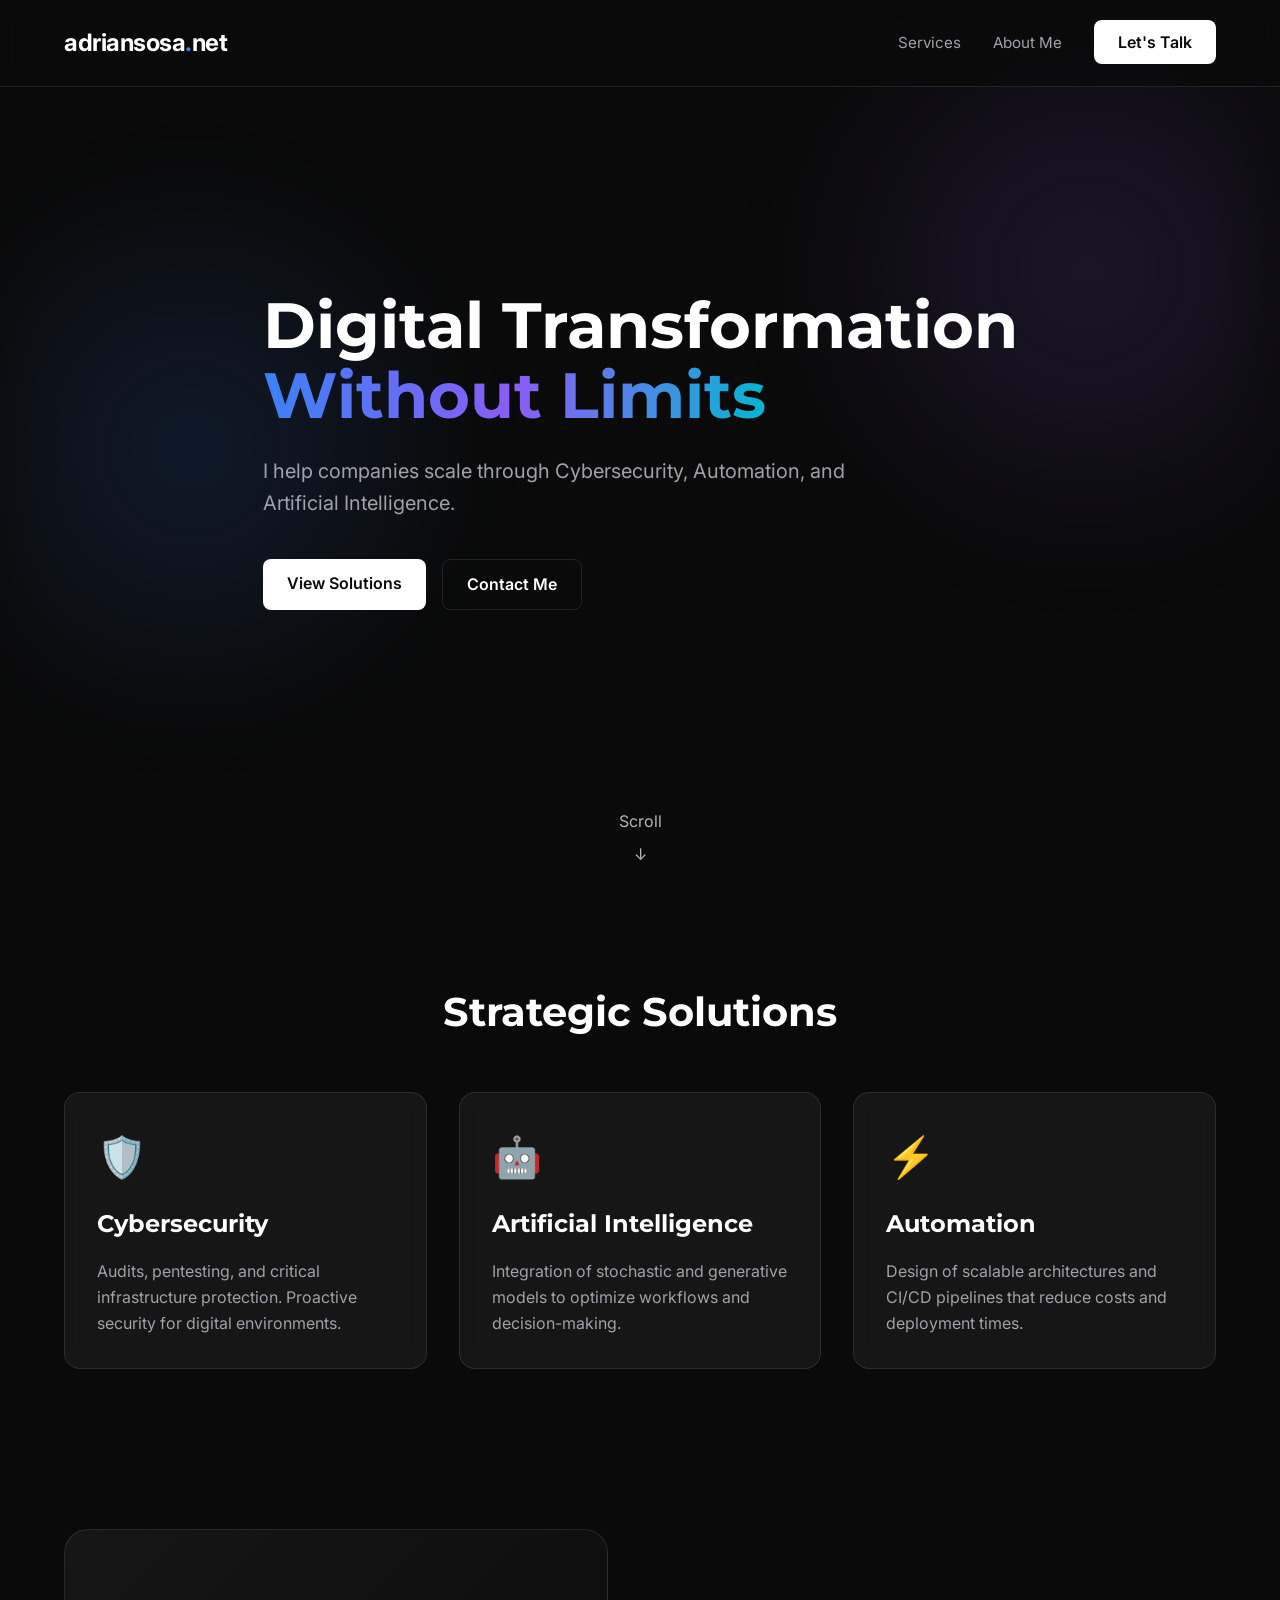
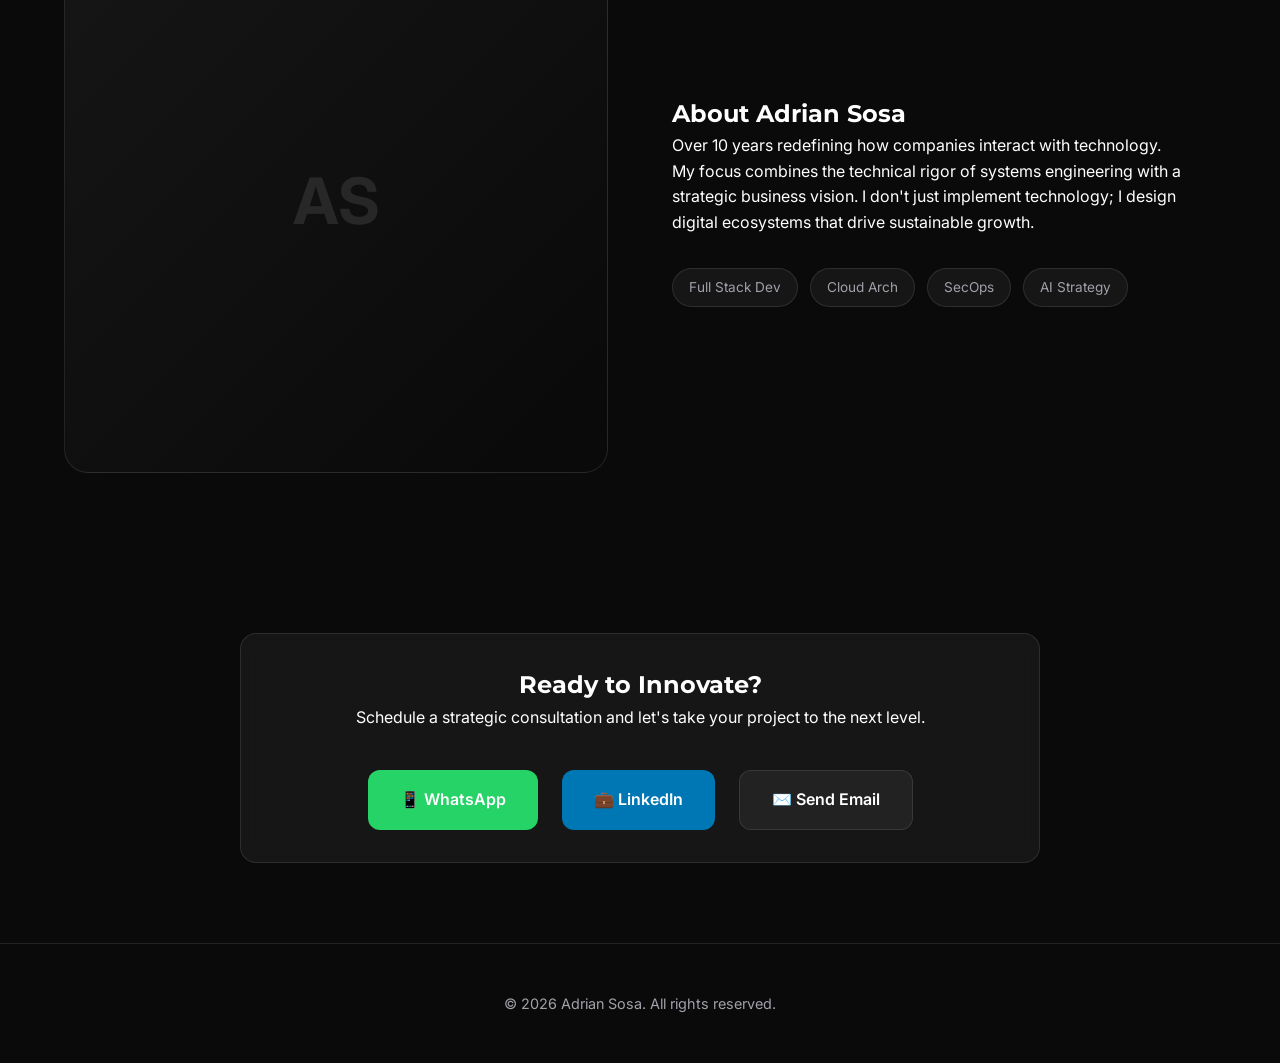
==== commit 61ac7d7a: "Update content: English translation, new contact links, remove footer attribution" ====
--- a/index.html
+++ b/index.html
@@ -1,12 +1,12 @@
 <!DOCTYPE html>
-<html lang="es">
+<html lang="en">
 
 <head>
     <meta charset="UTF-8">
     <meta name="viewport" content="width=device-width, initial-scale=1.0">
-    <title>Adrian Sosa | Consultor Tecnológico & Estratega Digital</title>
+    <title>Adrian Sosa | Technology Consultant & Digital Strategist</title>
     <meta name="description"
-        content="Estratega digital y consultor tecnológico. Soluciones de alto impacto en Ciberseguridad, IA y Transformación Digital.">
+        content="Digital strategist and technology consultant. High-impact solutions in Cybersecurity, AI, and Digital Transformation.">
 
     <!-- Fonts -->
     <link rel="preconnect" href="https://fonts.googleapis.com">
@@ -34,9 +34,9 @@
                 <span class="bar"></span>
             </div>
             <ul class="nav-menu">
-                <li><a href="#services" class="nav-link">Servicios</a></li>
-                <li><a href="#about" class="nav-link">Sobre mí</a></li>
-                <li><a href="#contact" class="nav-link btn-primary">Hablemos</a></li>
+                <li><a href="#services" class="nav-link">Services</a></li>
+                <li><a href="#about" class="nav-link">About Me</a></li>
+                <li><a href="#contact" class="nav-link btn-primary">Let's Talk</a></li>
             </ul>
         </div>
     </nav>
@@ -45,12 +45,13 @@
     <section class="hero" id="home">
         <div class="container hero-container">
             <div class="hero-content">
-                <h1 class="fade-in-up">Transformación Digital <br> <span class="gradient-text">Sin Límites</span></h1>
-                <p class="hero-subtitle fade-in-up delay-1">Ayudo a empresas a escalar mediante Ciberseguridad,
-                    Automatización e Inteligencia Artificial.</p>
+                <h1 class="fade-in-up">Digital Transformation <br> <span class="gradient-text">Without Limits</span>
+                </h1>
+                <p class="hero-subtitle fade-in-up delay-1">I help companies scale through Cybersecurity, Automation,
+                    and Artificial Intelligence.</p>
                 <div class="hero-cta fade-in-up delay-2">
-                    <a href="#services" class="btn-primary">Ver Soluciones</a>
-                    <a href="#contact" class="btn-secondary">Contactar</a>
+                    <a href="#services" class="btn-primary">View Solutions</a>
+                    <a href="#contact" class="btn-secondary">Contact Me</a>
                 </div>
             </div>
         </div>
@@ -63,28 +64,26 @@
     <!-- Services Section -->
     <section class="services" id="services">
         <div class="container">
-            <h2 class="section-title fade-in-on-scroll">Soluciones Estratégicas</h2>
+            <h2 class="section-title fade-in-on-scroll">Strategic Solutions</h2>
             <div class="services-grid">
                 <!-- Service 1 -->
                 <div class="card glass fade-in-on-scroll">
                     <div class="icon">🛡️</div>
-                    <h3>Ciberseguridad</h3>
-                    <p>Auditorías, pentesting y protección de infraestructura crítica. Seguridad proactiva para entornos
-                        digitales.</p>
+                    <h3>Cybersecurity</h3>
+                    <p>Audits, pentesting, and critical infrastructure protection. Proactive security for digital
+                        environments.</p>
                 </div>
                 <!-- Service 2 -->
                 <div class="card glass fade-in-on-scroll delay-1">
                     <div class="icon">🤖</div>
-                    <h3>Inteligencia Artificial</h3>
-                    <p>Integración de modelos estocásticos y generativos para optimizar flujos de trabajo y toma de
-                        decisiones.</p>
+                    <h3>Artificial Intelligence</h3>
+                    <p>Integration of stochastic and generative models to optimize workflows and decision-making.</p>
                 </div>
                 <!-- Service 3 -->
                 <div class="card glass fade-in-on-scroll delay-2">
                     <div class="icon">⚡</div>
-                    <h3>Automatización</h3>
-                    <p>Diseño de arquitecturas escalables y pipelines CI/CD que reducen costes y tiempos de despliegue.
-                    </p>
+                    <h3>Automation</h3>
+                    <p>Design of scalable architectures and CI/CD pipelines that reduce costs and deployment times.</p>
                 </div>
             </div>
         </div>
@@ -100,11 +99,10 @@
                 </div>
             </div>
             <div class="about-text fade-in-on-scroll">
-                <h2>Sobre Adrian Sosa</h2>
-                <p>Más de 10 años redefiniendo cómo las empresas interactúan con la tecnología.</p>
-                <p>Mi enfoque combina la rigurosidad técnica de la ingeniería de sistemas con una visión estratégica de
-                    negocio. No solo implemento tecnología; diseño ecosistemas digitales que impulsan el crecimiento
-                    sostenible.</p>
+                <h2>About Adrian Sosa</h2>
+                <p>Over 10 years redefining how companies interact with technology.</p>
+                <p>My focus combines the technical rigor of systems engineering with a strategic business vision. I
+                    don't just implement technology; I design digital ecosystems that drive sustainable growth.</p>
                 <div class="skills-list">
                     <span class="pill">Full Stack Dev</span>
                     <span class="pill">Cloud Arch</span>
@@ -118,17 +116,17 @@
     <!-- Contact Section -->
     <section class="contact" id="contact">
         <div class="container contact-container glass fade-in-on-scroll">
-            <h2>¿Listo para innovar?</h2>
-            <p>Agenda una consulta estratégica y llevemos tu proyecto al siguiente nivel.</p>
+            <h2>Ready to Innovate?</h2>
+            <p>Schedule a strategic consultation and let's take your project to the next level.</p>
             <div class="contact-actions">
-                <a href="https://wa.me/521234567890" target="_blank" class="btn-whatsapp">
+                <a href="https://wa.me/5215655702214" target="_blank" class="btn-whatsapp">
                     📱 WhatsApp
                 </a>
-                <a href="https://linkedin.com/in/asosam91" target="_blank" class="btn-linkedin">
+                <a href="https://www.linkedin.com/in/adrian-sosa-medellin" target="_blank" class="btn-linkedin">
                     💼 LinkedIn
                 </a>
                 <a href="mailto:contacto@adriansosa.net" class="btn-email">
-                    ✉️ Enviar Email
+                    ✉️ Send Email
                 </a>
             </div>
         </div>
@@ -137,8 +135,7 @@
     <!-- Footer -->
     <footer>
         <div class="container footer-content">
-            <p>&copy; 2026 Adrian Sosa. Todos los derechos reservados.</p>
-            <p class="hosted-by">Hosteado en GitHub Pages 🚀</p>
+            <p>&copy; 2026 Adrian Sosa. All rights reserved.</p>
         </div>
     </footer>
 
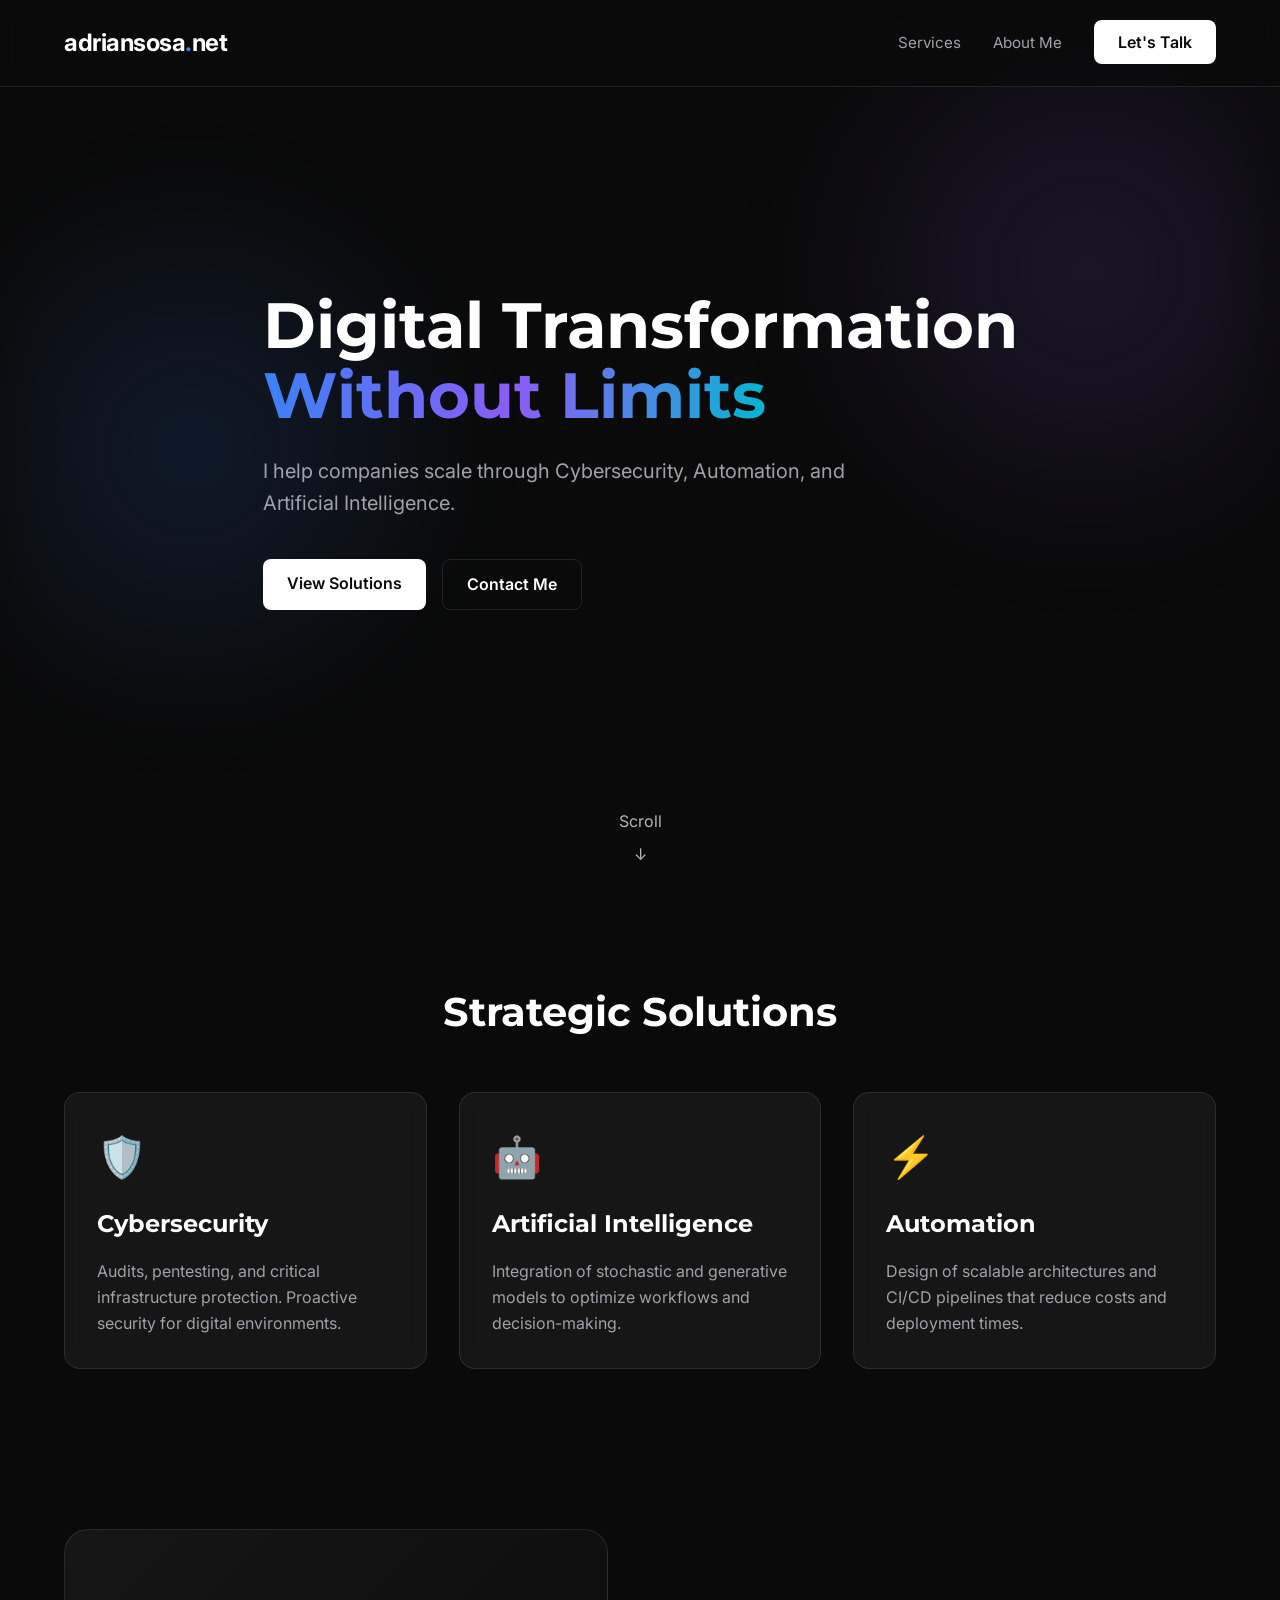
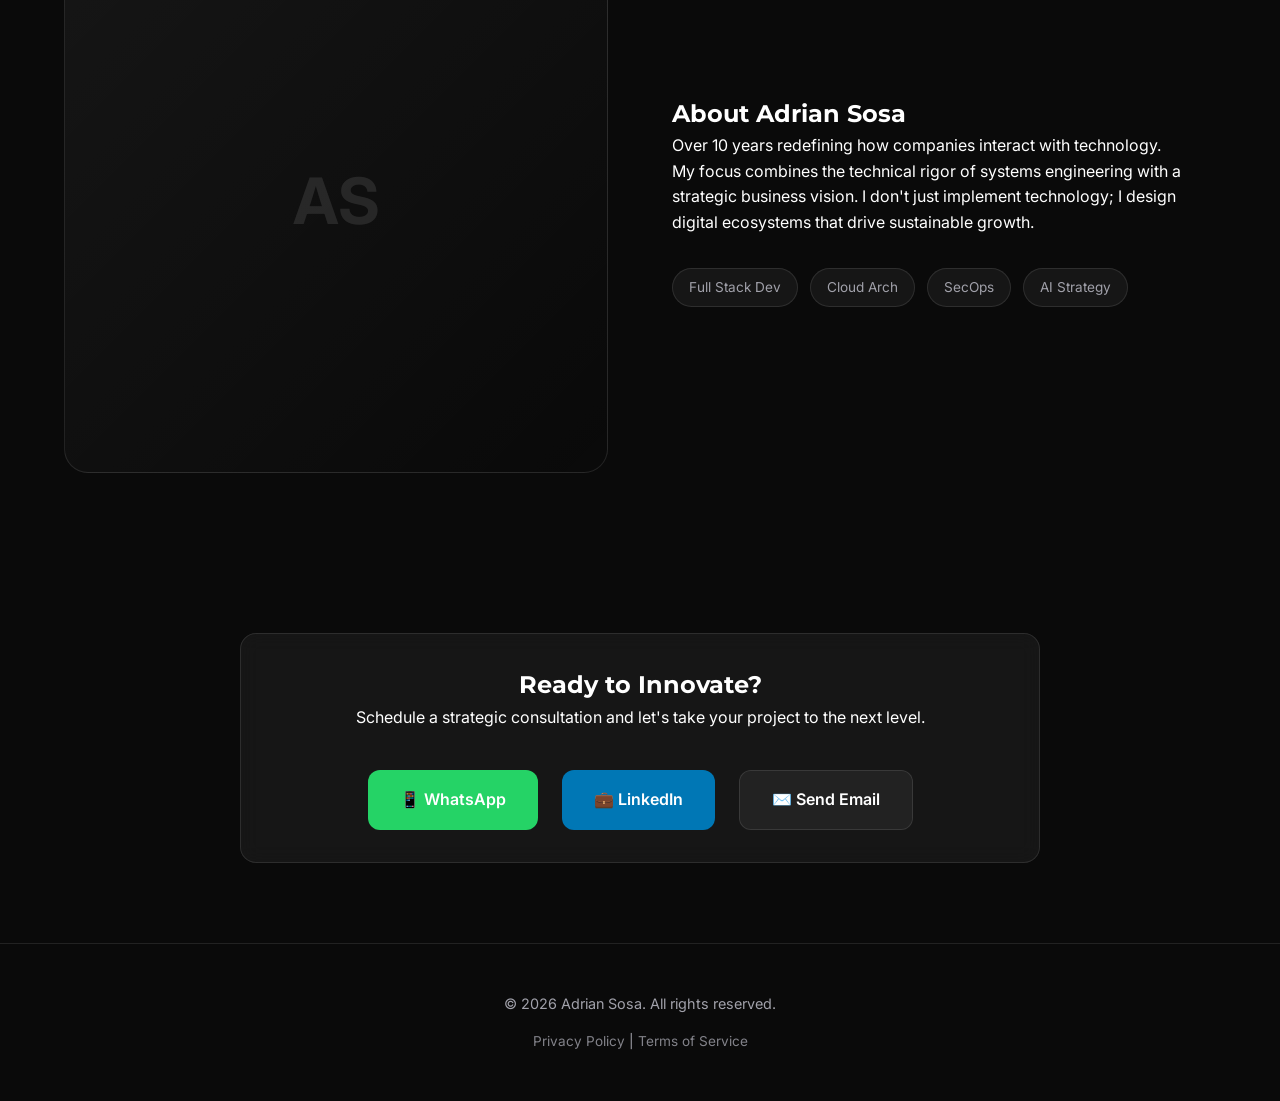
==== commit 6f135619: "Add Privacy Policy and Terms of Service pages" ====
--- a/index.html
+++ b/index.html
@@ -136,6 +136,10 @@
     <footer>
         <div class="container footer-content">
             <p>&copy; 2026 Adrian Sosa. All rights reserved.</p>
+            <div class="footer-links">
+                <a href="privacy.html">Privacy Policy</a> |
+                <a href="terms.html">Terms of Service</a>
+            </div>
         </div>
     </footer>
 
--- a/css/style.css
+++ b/css/style.css
@@ -3,15 +3,17 @@
     --bg-dark: #0a0a0a;
     --text-primary: #ffffff;
     --text-secondary: #a1a1aa;
-    --accent-primary: #3b82f6; /* Blue */
-    --accent-secondary: #8b5cf6; /* Purple */
+    --accent-primary: #3b82f6;
+    /* Blue */
+    --accent-secondary: #8b5cf6;
+    /* Purple */
     --accent-cyan: #06b6d4;
-    
+
     /* Glassmorphism */
     --glass-bg: rgba(255, 255, 255, 0.05);
     --glass-border: rgba(255, 255, 255, 0.1);
     --glass-blur: 10px;
-    
+
     /* Spacing */
     --container-width: 1200px;
     --section-gap: 5rem;
@@ -35,7 +37,9 @@
     overflow-x: hidden;
 }
 
-h1, h2, h3 {
+h1,
+h2,
+h3 {
     font-family: 'Montserrat', sans-serif;
     font-weight: 700;
 }
@@ -61,7 +65,7 @@
     height: 100vh;
     z-index: -1;
     background: radial-gradient(circle at 15% 50%, rgba(59, 130, 246, 0.15), transparent 25%),
-                radial-gradient(circle at 85% 30%, rgba(139, 92, 246, 0.15), transparent 25%);
+        radial-gradient(circle at 85% 30%, rgba(139, 92, 246, 0.15), transparent 25%);
     filter: blur(40px);
 }
 
@@ -130,7 +134,8 @@
     display: flex;
     align-items: center;
     position: relative;
-    padding-top: 80px; /* Offset fixed header */
+    padding-top: 80px;
+    /* Offset fixed header */
 }
 
 .hero-content h1 {
@@ -159,7 +164,8 @@
 }
 
 /* Buttons */
-.btn-primary, .btn-secondary {
+.btn-primary,
+.btn-secondary {
     padding: 0.75rem 1.5rem;
     border-radius: 8px;
     font-weight: 600;
@@ -202,9 +208,22 @@
 }
 
 @keyframes bounce {
-    0%, 20%, 50%, 80%, 100% {transform: translateX(-50%) translateY(0);}
-    40% {transform: translateX(-50%) translateY(-10px);}
-    60% {transform: translateX(-50%) translateY(-5px);}
+
+    0%,
+    20%,
+    50%,
+    80%,
+    100% {
+        transform: translateX(-50%) translateY(0);
+    }
+
+    40% {
+        transform: translateX(-50%) translateY(-10px);
+    }
+
+    60% {
+        transform: translateX(-50%) translateY(-5px);
+    }
 }
 
 /* Sections */
@@ -311,7 +330,9 @@
     flex-wrap: wrap;
 }
 
-.btn-whatsapp, .btn-linkedin, .btn-email {
+.btn-whatsapp,
+.btn-linkedin,
+.btn-email {
     display: inline-flex;
     align-items: center;
     gap: 0.5rem;
@@ -321,12 +342,32 @@
     transition: 0.3s;
 }
 
-.btn-whatsapp { background: #25D366; color: #fff; }
-.btn-linkedin { background: #0077b5; color: #fff; }
-.btn-email { background: var(--glass-bg); border: 1px solid var(--glass-border); }
-
-.btn-whatsapp:hover, .btn-linkedin:hover { filter: brightness(1.1); transform: translateY(-3px); }
-.btn-email:hover { background: var(--text-primary); color: #000; transform: translateY(-3px); }
+.btn-whatsapp {
+    background: #25D366;
+    color: #fff;
+}
+
+.btn-linkedin {
+    background: #0077b5;
+    color: #fff;
+}
+
+.btn-email {
+    background: var(--glass-bg);
+    border: 1px solid var(--glass-border);
+}
+
+.btn-whatsapp:hover,
+.btn-linkedin:hover {
+    filter: brightness(1.1);
+    transform: translateY(-3px);
+}
+
+.btn-email:hover {
+    background: var(--text-primary);
+    color: #000;
+    transform: translateY(-3px);
+}
 
 /* Footer */
 footer {
@@ -347,6 +388,21 @@
     opacity: 0.6;
 }
 
+.footer-links {
+    margin-top: 1rem;
+    font-size: 0.85rem;
+}
+
+.footer-links a {
+    color: var(--text-secondary);
+    opacity: 0.8;
+}
+
+.footer-links a:hover {
+    color: var(--accent-primary);
+    text-decoration: underline;
+}
+
 /* Animations using Classes */
 .fade-in-up {
     opacity: 0;
@@ -365,17 +421,29 @@
     transform: translateY(0);
 }
 
-.delay-1 { animation-delay: 0.2s; transition-delay: 0.2s; }
-.delay-2 { animation-delay: 0.4s; transition-delay: 0.4s; }
+.delay-1 {
+    animation-delay: 0.2s;
+    transition-delay: 0.2s;
+}
+
+.delay-2 {
+    animation-delay: 0.4s;
+    transition-delay: 0.4s;
+}
 
 @keyframes fadeInUp {
-    to { opacity: 1; transform: translateY(0); }
+    to {
+        opacity: 1;
+        transform: translateY(0);
+    }
 }
 
 /* Responsive */
 @media (max-width: 768px) {
-    .menu-toggle { display: flex; }
-    
+    .menu-toggle {
+        display: flex;
+    }
+
     .nav-menu {
         position: fixed;
         top: 70px;
@@ -388,15 +456,32 @@
         transition: 0.4s;
         border-top: 1px solid var(--glass-border);
     }
-    
-    .nav-menu.active { left: 0; }
-    
-    .hero-content h1 { font-size: 2.5rem; }
-    
-    .about-container { grid-template-columns: 1fr; }
-    
-    .hero-cta { flex-direction: column; }
-    
-    .contact-actions { flex-direction: column; width: 100%; }
-    .btn-whatsapp, .btn-linkedin, .btn-email { width: 100%; justify-content: center; }
-}
+
+    .nav-menu.active {
+        left: 0;
+    }
+
+    .hero-content h1 {
+        font-size: 2.5rem;
+    }
+
+    .about-container {
+        grid-template-columns: 1fr;
+    }
+
+    .hero-cta {
+        flex-direction: column;
+    }
+
+    .contact-actions {
+        flex-direction: column;
+        width: 100%;
+    }
+
+    .btn-whatsapp,
+    .btn-linkedin,
+    .btn-email {
+        width: 100%;
+        justify-content: center;
+    }
+}
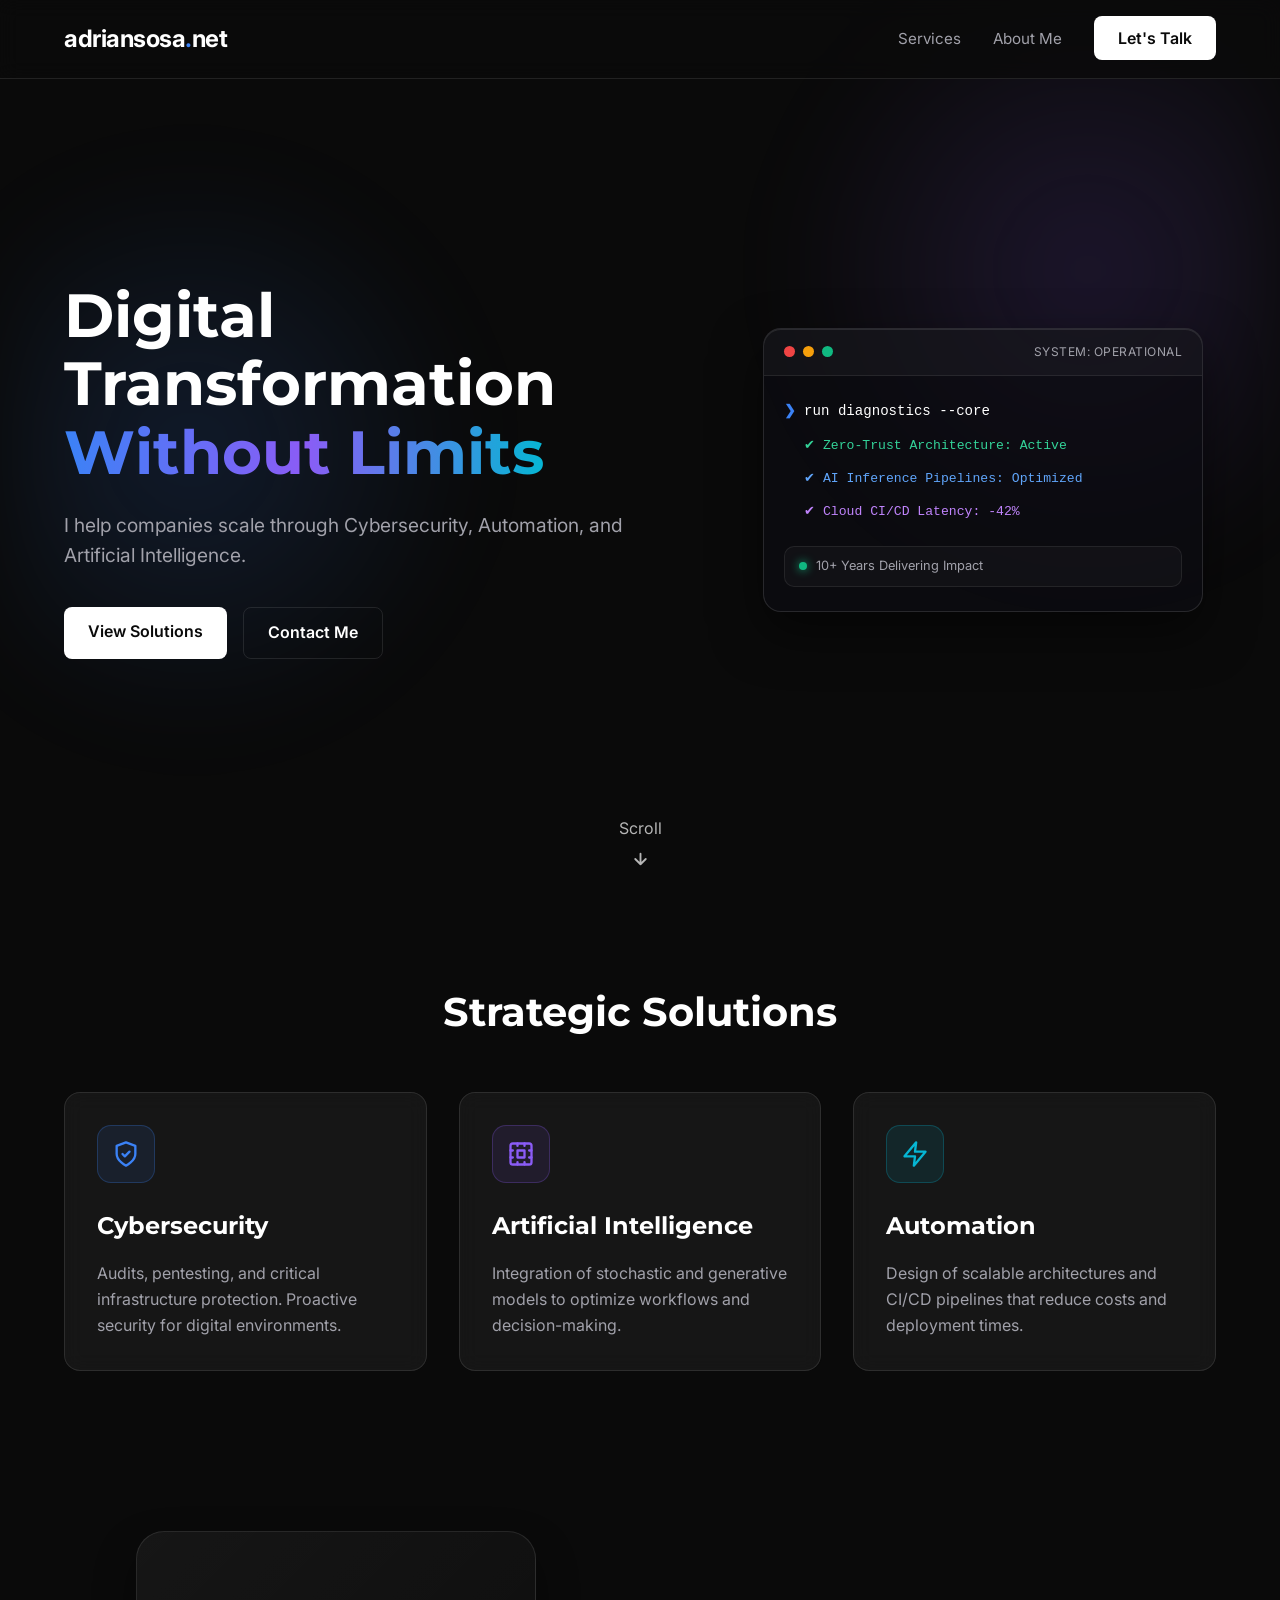
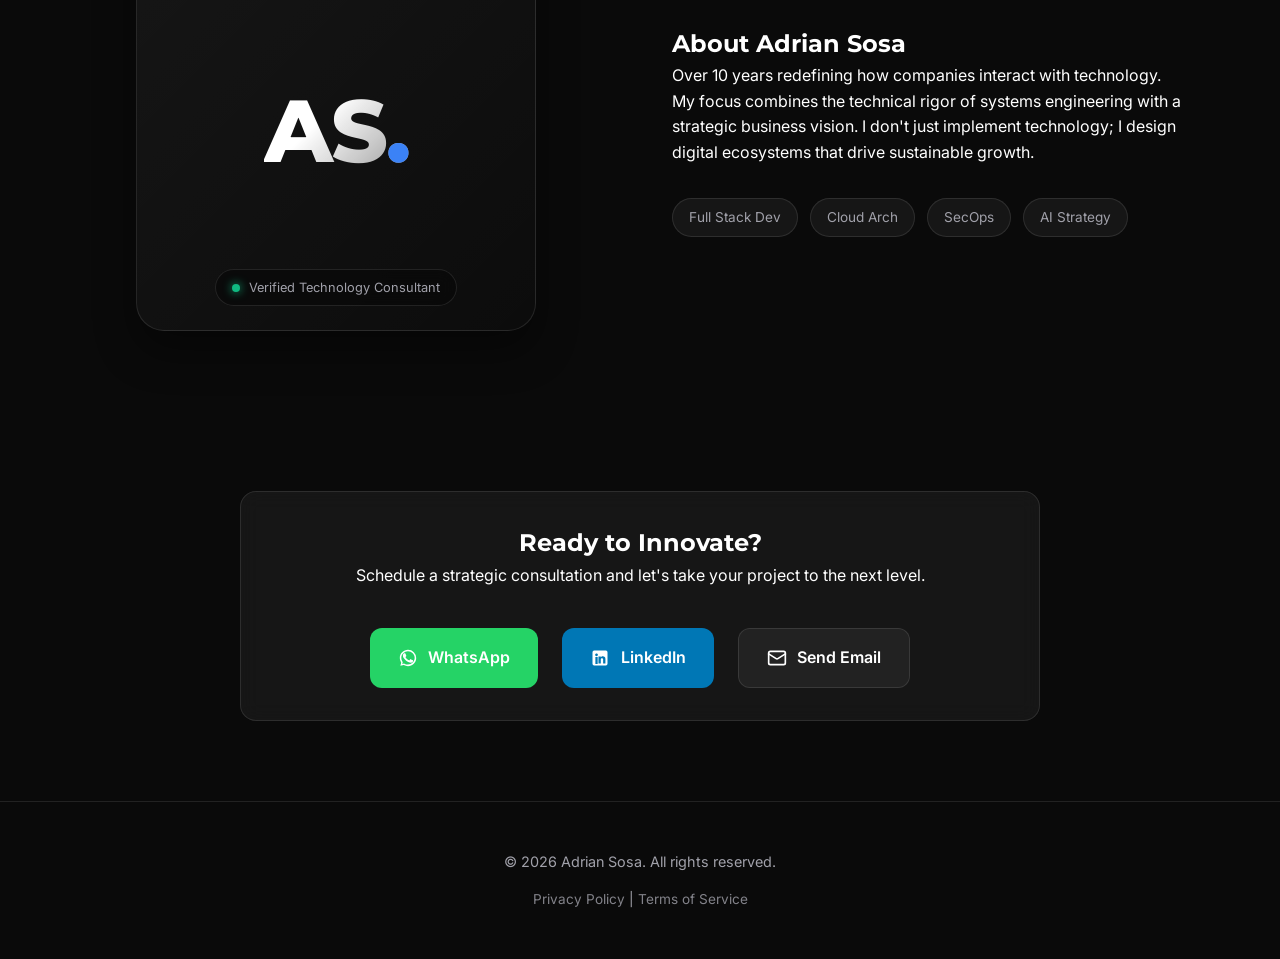
==== commit 63d08934: "feat(ui): implementar iconos SVG profesionales, tarjeta interactiva en hero, identidad visual en ava" ====
--- a/index.html
+++ b/index.html
@@ -7,6 +7,61 @@
     <title>Adrian Sosa | Technology Consultant & Digital Strategist</title>
     <meta name="description"
         content="Digital strategist and technology consultant. High-impact solutions in Cybersecurity, AI, and Digital Transformation.">
+    <meta name="author" content="Adrian Sosa">
+    <meta name="robots" content="index, follow">
+    <meta name="theme-color" content="#0a0a0a">
+
+    <!-- Canonical URL -->
+    <link rel="canonical" href="https://adriansosa.net/">
+
+    <!-- Favicons -->
+    <link rel="icon" type="image/svg+xml" href="./favicon.svg">
+    <link rel="icon" type="image/png" sizes="32x32" href="./img/favicon-32x32.png">
+    <link rel="apple-touch-icon" sizes="180x180" href="./img/apple-touch-icon.png">
+
+    <!-- Open Graph / Facebook / LinkedIn / WhatsApp -->
+    <meta property="og:type" content="website">
+    <meta property="og:url" content="https://adriansosa.net/">
+    <meta property="og:title" content="Adrian Sosa | Technology Consultant & Digital Strategist">
+    <meta property="og:description"
+        content="High-impact solutions in Cybersecurity, AI, and Digital Transformation. Over 10 years helping companies scale.">
+    <meta property="og:image" content="https://adriansosa.net/img/og-card.png">
+    <meta property="og:image:width" content="1200">
+    <meta property="og:image:height" content="630">
+    <meta property="og:site_name" content="Adrian Sosa">
+    <meta property="og:locale" content="en_US">
+
+    <!-- Twitter Cards -->
+    <meta name="twitter:card" content="summary_large_image">
+    <meta property="twitter:domain" content="adriansosa.net">
+    <meta property="twitter:url" content="https://adriansosa.net/">
+    <meta name="twitter:title" content="Adrian Sosa | Technology Consultant & Digital Strategist">
+    <meta name="twitter:description"
+        content="High-impact solutions in Cybersecurity, AI, and Digital Transformation. Over 10 years helping companies scale.">
+    <meta name="twitter:image" content="https://adriansosa.net/img/og-card.png">
+
+    <!-- Structured Data (JSON-LD) -->
+    <script type="application/ld+json">
+    {
+      "@context": "https://schema.org",
+      "@type": "Person",
+      "name": "Adrian Sosa",
+      "url": "https://adriansosa.net/",
+      "image": "https://adriansosa.net/img/og-card.png",
+      "jobTitle": "Technology Consultant & Digital Strategist",
+      "sameAs": [
+        "https://www.linkedin.com/in/adrian-sosa-medellin"
+      ],
+      "knowsAbout": [
+        "Cybersecurity",
+        "Artificial Intelligence",
+        "Digital Transformation",
+        "Cloud Architecture",
+        "DevSecOps & Automation"
+      ],
+      "description": "Technology consultant and digital strategist specializing in Cybersecurity, AI, and Automation."
+    }
+    </script>
 
     <!-- Fonts -->
     <link rel="preconnect" href="https://fonts.googleapis.com">
@@ -28,11 +83,11 @@
     <nav class="navbar">
         <div class="container nav-container">
             <a href="#" class="logo">adriansosa<span class="dot">.</span>net</a>
-            <div class="menu-toggle" id="mobile-menu">
+            <button class="menu-toggle" id="mobile-menu" aria-label="Toggle navigation menu" aria-expanded="false">
                 <span class="bar"></span>
                 <span class="bar"></span>
                 <span class="bar"></span>
-            </div>
+            </button>
             <ul class="nav-menu">
                 <li><a href="#services" class="nav-link">Services</a></li>
                 <li><a href="#about" class="nav-link">About Me</a></li>
@@ -54,10 +109,32 @@
                     <a href="#contact" class="btn-secondary">Contact Me</a>
                 </div>
             </div>
+            <!-- Hero Terminal / Status Visual -->
+            <div class="hero-visual fade-in-up delay-2">
+                <div class="terminal-card">
+                    <div class="terminal-header">
+                        <span class="terminal-dot red"></span>
+                        <span class="terminal-dot yellow"></span>
+                        <span class="terminal-dot green"></span>
+                        <span class="terminal-title">system: operational</span>
+                    </div>
+                    <div class="terminal-body">
+                        <p class="terminal-line"><span class="cmd-prompt">❯</span> <span>run diagnostics --core</span></p>
+                        <p class="terminal-output text-success">✔ Zero-Trust Architecture: Active</p>
+                        <p class="terminal-output text-info">✔ AI Inference Pipelines: Optimized</p>
+                        <p class="terminal-output text-accent">✔ Cloud CI/CD Latency: -42%</p>
+                        <div class="terminal-badge">
+                            <span class="pulse-indicator"></span> 10+ Years Delivering Impact
+                        </div>
+                    </div>
+                </div>
+            </div>
         </div>
         <div class="scroll-down">
             <span>Scroll</span>
-            <div class="arrow">↓</div>
+            <svg class="arrow" width="18" height="18" viewBox="0 0 24 24" fill="none" stroke="currentColor" stroke-width="2.5" stroke-linecap="round" stroke-linejoin="round" aria-hidden="true">
+                <path d="M12 5v14M19 12l-7 7-7-7"/>
+            </svg>
         </div>
     </section>
 
@@ -68,20 +145,35 @@
             <div class="services-grid">
                 <!-- Service 1 -->
                 <div class="card glass fade-in-on-scroll">
-                    <div class="icon">🛡️</div>
+                    <div class="card-icon-wrapper">
+                        <svg class="service-icon" viewBox="0 0 24 24" fill="none" stroke="currentColor" stroke-width="2" stroke-linecap="round" stroke-linejoin="round" aria-hidden="true">
+                            <path d="M12 22s8-4 8-10V5l-8-3-8 3v7c0 6 8 10 8 10z"/>
+                            <path d="m9 12 2 2 4-4"/>
+                        </svg>
+                    </div>
                     <h3>Cybersecurity</h3>
                     <p>Audits, pentesting, and critical infrastructure protection. Proactive security for digital
                         environments.</p>
                 </div>
                 <!-- Service 2 -->
                 <div class="card glass fade-in-on-scroll delay-1">
-                    <div class="icon">🤖</div>
+                    <div class="card-icon-wrapper">
+                        <svg class="service-icon" viewBox="0 0 24 24" fill="none" stroke="currentColor" stroke-width="2" stroke-linecap="round" stroke-linejoin="round" aria-hidden="true">
+                            <rect width="18" height="18" x="3" y="3" rx="2"/>
+                            <path d="M9 9h6v6H9z"/>
+                            <path d="M3 9h2M3 15h2M21 9h-2M21 15h-2M9 3v2M15 3v2M9 21v-2M15 21v-2"/>
+                        </svg>
+                    </div>
                     <h3>Artificial Intelligence</h3>
                     <p>Integration of stochastic and generative models to optimize workflows and decision-making.</p>
                 </div>
                 <!-- Service 3 -->
                 <div class="card glass fade-in-on-scroll delay-2">
-                    <div class="icon">⚡</div>
+                    <div class="card-icon-wrapper">
+                        <svg class="service-icon" viewBox="0 0 24 24" fill="none" stroke="currentColor" stroke-width="2" stroke-linecap="round" stroke-linejoin="round" aria-hidden="true">
+                            <path d="M13 2 3 14h9l-1 8 10-12h-9l1-8z"/>
+                        </svg>
+                    </div>
                     <h3>Automation</h3>
                     <p>Design of scalable architectures and CI/CD pipelines that reduce costs and deployment times.</p>
                 </div>
@@ -92,10 +184,14 @@
     <!-- About Section -->
     <section class="about" id="about">
         <div class="container about-container">
-            <div class="about-image fade-in-on-scroll">
-                <!-- Placeholder for actual image -->
-                <div class="image-placeholder">
-                    <span>AS</span>
+            <div class="about-visual fade-in-on-scroll">
+                <div class="avatar-card">
+                    <div class="avatar-monogram">
+                        AS<span class="avatar-dot">.</span>
+                    </div>
+                    <div class="avatar-badge">
+                        <span class="pulse-indicator"></span> Verified Technology Consultant
+                    </div>
                 </div>
             </div>
             <div class="about-text fade-in-on-scroll">
@@ -119,14 +215,24 @@
             <h2>Ready to Innovate?</h2>
             <p>Schedule a strategic consultation and let's take your project to the next level.</p>
             <div class="contact-actions">
-                <a href="https://wa.me/5215655702214" target="_blank" class="btn-whatsapp">
-                    📱 WhatsApp
+                <a href="https://wa.me/525655702214?text=Hi%20Adrian,%20I'd%20like%20to%20inquire%20about%20your%20consulting%20services." target="_blank" rel="noopener noreferrer" class="btn-whatsapp">
+                    <svg class="btn-icon" viewBox="0 0 24 24" fill="currentColor" aria-hidden="true">
+                        <path d="M17.472 14.382c-.301-.15-1.78-.878-2.056-.979-.275-.101-.475-.15-.675.15-.2.301-.775.979-.95 1.18-.175.201-.351.226-.651.076-.3-.15-1.267-.467-2.414-1.488-.893-.796-1.496-1.78-1.672-2.08-.175-.3-.019-.462.131-.611.136-.134.301-.35.451-.525.15-.176.2-.301.301-.502.1-.2.05-.376-.025-.526-.075-.15-.675-1.628-.925-2.23-.243-.587-.49-.508-.675-.517l-.575-.01c-.2 0-.526.075-.801.376-.275.301-1.05 1.028-1.05 2.507 0 1.48 1.077 2.909 1.227 3.11.15.201 2.12 3.238 5.137 4.542.717.31 1.278.496 1.714.635.72.23 1.376.198 1.895.12.578-.088 1.78-.728 2.03-1.431.25-.702.25-1.304.175-1.43-.075-.127-.275-.202-.576-.352zM12 21.84c-1.77 0-3.51-.462-5.045-1.338l-.362-.215-3.75.984.999-3.655-.236-.376A9.783 9.783 0 012.16 12C2.16 6.575 6.575 2.16 12 2.16c2.632 0 5.107 1.026 6.969 2.888A9.794 9.794 0 0121.84 12c0 5.425-4.415 9.84-9.84 9.84zm0-17.84c-4.411 0-8 3.589-8 8 0 1.52.427 2.993 1.235 4.269l.487.766-.612 2.241 2.295-.602.743.441A7.95 7.95 0 0012 19.84c4.411 0 8-3.589 8-8s-3.589-8-8-8z"/>
+                    </svg>
+                    <span>WhatsApp</span>
                 </a>
-                <a href="https://www.linkedin.com/in/adrian-sosa-medellin" target="_blank" class="btn-linkedin">
-                    💼 LinkedIn
+                <a href="https://www.linkedin.com/in/adrian-sosa-medellin" target="_blank" rel="noopener noreferrer" class="btn-linkedin">
+                    <svg class="btn-icon" viewBox="0 0 24 24" fill="currentColor" aria-hidden="true">
+                        <path d="M19 3a2 2 0 0 1 2 2v14a2 2 0 0 1-2 2H5a2 2 0 0 1-2-2V5a2 2 0 0 1 2-2h14m-.5 15.5v-5.3a3.26 3.26 0 0 0-3.26-3.26c-.85 0-1.84.52-2.28 1.3v-1.11h-2.79v8.37h2.79v-4.93c0-.77.62-1.4 1.39-1.4a1.4 1.4 0 0 1 1.4 1.4v4.93h2.75M6.46 10.9v8.37H9.2V10.9H6.46M7.83 6.45c-.92 0-1.66.74-1.66 1.66 0 .92.74 1.66 1.66 1.66.92 0 1.66-.74 1.66-1.66 0-.92-.74-1.66-1.66-1.66z"/>
+                    </svg>
+                    <span>LinkedIn</span>
                 </a>
-                <a href="mailto:contacto@adriansosa.net" class="btn-email">
-                    ✉️ Send Email
+                <a href="mailto:contact@adriansosa.net" class="btn-email">
+                    <svg class="btn-icon" viewBox="0 0 24 24" fill="none" stroke="currentColor" stroke-width="2" stroke-linecap="round" stroke-linejoin="round" aria-hidden="true">
+                        <rect width="20" height="16" x="2" y="4" rx="2"/>
+                        <path d="m22 7-8.97 5.7a1.94 1.94 0 0 1-2.06 0L2 7"/>
+                    </svg>
+                    <span>Send Email</span>
                 </a>
             </div>
         </div>
--- a/css/style.css
+++ b/css/style.css
@@ -75,10 +75,17 @@
     top: 0;
     width: 100%;
     z-index: 1000;
-    padding: 1.5rem 0;
+    padding: 1.25rem 0;
     background: rgba(10, 10, 10, 0.8);
     backdrop-filter: blur(10px);
     border-bottom: 1px solid var(--glass-border);
+    transition: background 0.3s ease, box-shadow 0.3s ease, padding 0.3s ease;
+}
+
+.navbar.scrolled {
+    background: rgba(10, 10, 10, 0.95);
+    box-shadow: 0 4px 30px rgba(0, 0, 0, 0.5);
+    padding: 0.85rem 0;
 }
 
 .nav-container {
@@ -107,9 +114,12 @@
 .nav-link {
     font-size: 0.95rem;
     color: var(--text-secondary);
-}
-
-.nav-link:hover {
+    position: relative;
+    transition: color 0.3s ease;
+}
+
+.nav-link:hover,
+.nav-link.active {
     color: var(--text-primary);
 }
 
@@ -119,28 +129,52 @@
     cursor: pointer;
     flex-direction: column;
     gap: 5px;
+    background: transparent;
+    border: none;
+    padding: 0.5rem;
+    z-index: 1001;
 }
 
 .bar {
     width: 25px;
     height: 3px;
     background-color: var(--text-primary);
-    transition: 0.3s;
+    transition: transform 0.3s ease, opacity 0.3s ease;
+    border-radius: 2px;
+}
+
+.menu-toggle.active .bar:nth-child(1) {
+    transform: translateY(8px) rotate(45deg);
+}
+
+.menu-toggle.active .bar:nth-child(2) {
+    opacity: 0;
+}
+
+.menu-toggle.active .bar:nth-child(3) {
+    transform: translateY(-8px) rotate(-45deg);
 }
 
 /* Hero Section */
 .hero {
-    height: 100vh;
+    min-height: 100vh;
     display: flex;
     align-items: center;
     position: relative;
-    padding-top: 80px;
-    /* Offset fixed header */
+    padding-top: 100px;
+    padding-bottom: 60px;
+}
+
+.hero-container {
+    display: grid;
+    grid-template-columns: 1.15fr 0.85fr;
+    gap: 3.5rem;
+    align-items: center;
 }
 
 .hero-content h1 {
-    font-size: 4rem;
-    line-height: 1.1;
+    font-size: 3.8rem;
+    line-height: 1.12;
     margin-bottom: 1.5rem;
 }
 
@@ -152,15 +186,116 @@
 }
 
 .hero-subtitle {
-    font-size: 1.25rem;
-    color: var(--text-secondary);
-    max-width: 600px;
-    margin-bottom: 2.5rem;
+    font-size: 1.2rem;
+    color: var(--text-secondary);
+    max-width: 580px;
+    margin-bottom: 2.25rem;
 }
 
 .hero-cta {
     display: flex;
     gap: 1rem;
+}
+
+/* Terminal Card (Hero Visual) */
+.hero-visual {
+    display: flex;
+    justify-content: center;
+}
+
+.terminal-card {
+    width: 100%;
+    max-width: 440px;
+    background: rgba(12, 12, 18, 0.7);
+    border: 1px solid rgba(255, 255, 255, 0.12);
+    border-radius: 18px;
+    overflow: hidden;
+    box-shadow: 0 20px 50px rgba(0, 0, 0, 0.5), inset 0 1px 0 rgba(255, 255, 255, 0.1);
+    font-family: 'Consolas', 'Fira Code', 'JetBrains Mono', monospace;
+}
+
+.terminal-header {
+    background: rgba(255, 255, 255, 0.03);
+    padding: 0.85rem 1.25rem;
+    display: flex;
+    align-items: center;
+    gap: 0.5rem;
+    border-bottom: 1px solid rgba(255, 255, 255, 0.08);
+}
+
+.terminal-dot {
+    width: 11px;
+    height: 11px;
+    border-radius: 50%;
+}
+.terminal-dot.red { background: #ef4444; }
+.terminal-dot.yellow { background: #f59e0b; }
+.terminal-dot.green { background: #10b981; }
+
+.terminal-title {
+    margin-left: auto;
+    font-size: 0.75rem;
+    color: var(--text-secondary);
+    font-family: 'Inter', sans-serif;
+    letter-spacing: 0.5px;
+    text-transform: uppercase;
+}
+
+.terminal-body {
+    padding: 1.5rem 1.25rem;
+    display: flex;
+    flex-direction: column;
+    gap: 0.75rem;
+    font-size: 0.88rem;
+}
+
+.terminal-line {
+    color: var(--text-primary);
+    display: flex;
+    align-items: center;
+    gap: 0.5rem;
+}
+
+.cmd-prompt {
+    color: var(--accent-primary);
+    font-weight: bold;
+}
+
+.terminal-output {
+    padding-left: 1.25rem;
+    font-size: 0.82rem;
+}
+
+.text-success { color: #34d399; }
+.text-info { color: #60a5fa; }
+.text-accent { color: #c084fc; }
+
+.terminal-badge {
+    margin-top: 0.75rem;
+    padding: 0.6rem 0.85rem;
+    background: rgba(255, 255, 255, 0.03);
+    border: 1px solid rgba(255, 255, 255, 0.08);
+    border-radius: 10px;
+    color: var(--text-secondary);
+    font-size: 0.8rem;
+    display: inline-flex;
+    align-items: center;
+    gap: 0.6rem;
+    font-family: 'Inter', sans-serif;
+}
+
+.pulse-indicator {
+    width: 8px;
+    height: 8px;
+    border-radius: 50%;
+    background: #10b981;
+    box-shadow: 0 0 10px #10b981;
+    animation: pulse 2s infinite;
+}
+
+@keyframes pulse {
+    0%, 100% { opacity: 1; transform: scale(1); }
+    50% { opacity: 0.4; transform: scale(1.3); }
 }
 
 /* Buttons */
@@ -263,9 +398,55 @@
     box-shadow: 0 10px 30px rgba(0, 0, 0, 0.2);
 }
 
-.icon {
-    font-size: 2.5rem;
-    margin-bottom: 1rem;
+/* Card Icon Wrapper */
+.card-icon-wrapper {
+    width: 58px;
+    height: 58px;
+    border-radius: 14px;
+    background: rgba(59, 130, 246, 0.1);
+    border: 1px solid rgba(59, 130, 246, 0.25);
+    display: flex;
+    align-items: center;
+    justify-content: center;
+    margin-bottom: 1.5rem;
+    color: var(--accent-primary);
+    transition: all 0.3s ease;
+}
+
+.service-icon {
+    width: 28px;
+    height: 28px;
+}
+
+.card:hover .card-icon-wrapper {
+    background: rgba(59, 130, 246, 0.2);
+    border-color: var(--accent-primary);
+    transform: translateY(-2px) scale(1.05);
+    box-shadow: 0 0 25px rgba(59, 130, 246, 0.35);
+}
+
+.card:nth-child(2) .card-icon-wrapper {
+    background: rgba(139, 92, 246, 0.1);
+    border-color: rgba(139, 92, 246, 0.25);
+    color: var(--accent-secondary);
+}
+
+.card:nth-child(2):hover .card-icon-wrapper {
+    background: rgba(139, 92, 246, 0.2);
+    border-color: var(--accent-secondary);
+    box-shadow: 0 0 25px rgba(139, 92, 246, 0.35);
+}
+
+.card:nth-child(3) .card-icon-wrapper {
+    background: rgba(6, 182, 212, 0.1);
+    border-color: rgba(6, 182, 212, 0.25);
+    color: var(--accent-cyan);
+}
+
+.card:nth-child(3):hover .card-icon-wrapper {
+    background: rgba(6, 182, 212, 0.2);
+    border-color: var(--accent-cyan);
+    box-shadow: 0 0 25px rgba(6, 182, 212, 0.35);
 }
 
 .card h3 {
@@ -285,18 +466,64 @@
     align-items: center;
 }
 
-.image-placeholder {
+.about-visual {
     width: 100%;
+    max-width: 400px;
+    margin: 0 auto;
+}
+
+.avatar-card {
     aspect-ratio: 1;
-    background: linear-gradient(135deg, var(--glass-bg), transparent);
+    background: linear-gradient(135deg, rgba(255, 255, 255, 0.05), rgba(255, 255, 255, 0.01));
     border: 1px solid var(--glass-border);
-    border-radius: 24px;
-    display: flex;
+    border-radius: 28px;
+    display: flex;
+    flex-direction: column;
     justify-content: center;
     align-items: center;
-    font-size: 4rem;
-    font-weight: 700;
-    color: var(--glass-border);
+    position: relative;
+    overflow: hidden;
+    box-shadow: 0 20px 40px rgba(0, 0, 0, 0.4);
+    transition: transform 0.4s ease, border-color 0.4s ease, box-shadow 0.4s ease;
+}
+
+.avatar-card:hover {
+    transform: translateY(-5px);
+    border-color: rgba(59, 130, 246, 0.4);
+    box-shadow: 0 25px 50px rgba(0, 0, 0, 0.5), 0 0 30px rgba(59, 130, 246, 0.15);
+}
+
+.avatar-monogram {
+    font-family: 'Montserrat', sans-serif;
+    font-size: 5.5rem;
+    font-weight: 800;
+    letter-spacing: -2px;
+    background: linear-gradient(135deg, #ffffff 40%, rgba(255, 255, 255, 0.5));
+    -webkit-background-clip: text;
+    -webkit-text-fill-color: transparent;
+    background-clip: text;
+    display: flex;
+    align-items: baseline;
+}
+
+.avatar-dot {
+    color: var(--accent-primary);
+    -webkit-text-fill-color: var(--accent-primary);
+}
+
+.avatar-badge {
+    position: absolute;
+    bottom: 1.5rem;
+    display: inline-flex;
+    align-items: center;
+    gap: 0.55rem;
+    background: rgba(10, 10, 10, 0.85);
+    border: 1px solid var(--glass-border);
+    padding: 0.45rem 1rem;
+    border-radius: 100px;
+    font-size: 0.8rem;
+    color: var(--text-secondary);
+    backdrop-filter: blur(8px);
 }
 
 .skills-list {
@@ -313,6 +540,12 @@
     border-radius: 100px;
     font-size: 0.85rem;
     color: var(--text-secondary);
+    transition: border-color 0.3s ease, color 0.3s ease;
+}
+
+.pill:hover {
+    border-color: rgba(255, 255, 255, 0.3);
+    color: var(--text-primary);
 }
 
 /* Contact Section */
@@ -335,11 +568,17 @@
 .btn-email {
     display: inline-flex;
     align-items: center;
-    gap: 0.5rem;
-    padding: 1rem 2rem;
+    gap: 0.65rem;
+    padding: 1rem 1.75rem;
     border-radius: 12px;
     font-weight: 600;
-    transition: 0.3s;
+    transition: all 0.3s ease;
+}
+
+.btn-icon {
+    width: 20px;
+    height: 20px;
+    flex-shrink: 0;
 }
 
 .btn-whatsapp {
@@ -438,7 +677,88 @@
     }
 }
 
+/* Shared Policy Pages (Privacy & Terms) */
+.page-header {
+    padding: 1.5rem 0;
+    background: rgba(10, 10, 10, 0.95);
+    position: sticky;
+    top: 0;
+    z-index: 100;
+    border-bottom: 1px solid var(--glass-border);
+    backdrop-filter: blur(10px);
+}
+
+.page-content {
+    max-width: 800px;
+    margin: 4rem auto;
+    padding: 0 1.5rem;
+}
+
+.policy-text h2 {
+    margin-top: 2.5rem;
+    margin-bottom: 1rem;
+    color: var(--text-primary);
+    font-size: 1.6rem;
+}
+
+.policy-text h3 {
+    margin-top: 1.5rem;
+    margin-bottom: 0.5rem;
+    color: var(--text-primary);
+    font-size: 1.15rem;
+}
+
+.policy-text p {
+    margin-bottom: 1rem;
+    color: var(--text-secondary);
+}
+
+.policy-text ul {
+    margin-bottom: 1.5rem;
+    padding-left: 2rem;
+    color: var(--text-secondary);
+}
+
+.policy-text li {
+    margin-bottom: 0.5rem;
+}
+
+.back-link {
+    font-weight: 600;
+    color: var(--accent-primary);
+    display: inline-flex;
+    align-items: center;
+    gap: 0.5rem;
+    transition: color 0.2s ease;
+}
+
+.back-link:hover {
+    color: var(--accent-secondary);
+    text-decoration: underline;
+}
+
+/* Accessibility & Focus States */
+:focus-visible {
+    outline: 2px solid var(--accent-primary);
+    outline-offset: 3px;
+}
+
 /* Responsive */
+@media (max-width: 968px) {
+    .hero-container {
+        grid-template-columns: 1fr;
+        gap: 3rem;
+    }
+
+    .hero-visual {
+        display: none;
+    }
+
+    .hero-content h1 {
+        font-size: 3rem;
+    }
+}
+
 @media (max-width: 768px) {
     .menu-toggle {
         display: flex;
@@ -467,6 +787,7 @@
 
     .about-container {
         grid-template-columns: 1fr;
+        gap: 2.5rem;
     }
 
     .hero-cta {
@@ -484,4 +805,16 @@
         width: 100%;
         justify-content: center;
     }
+}
+
+/* Reduced Motion for Accessibility */
+@media (prefers-reduced-motion: reduce) {
+    *,
+    *::before,
+    *::after {
+        animation-duration: 0.01ms !important;
+        animation-iteration-count: 1 !important;
+        transition-duration: 0.01ms !important;
+        scroll-behavior: auto !important;
+    }
 }
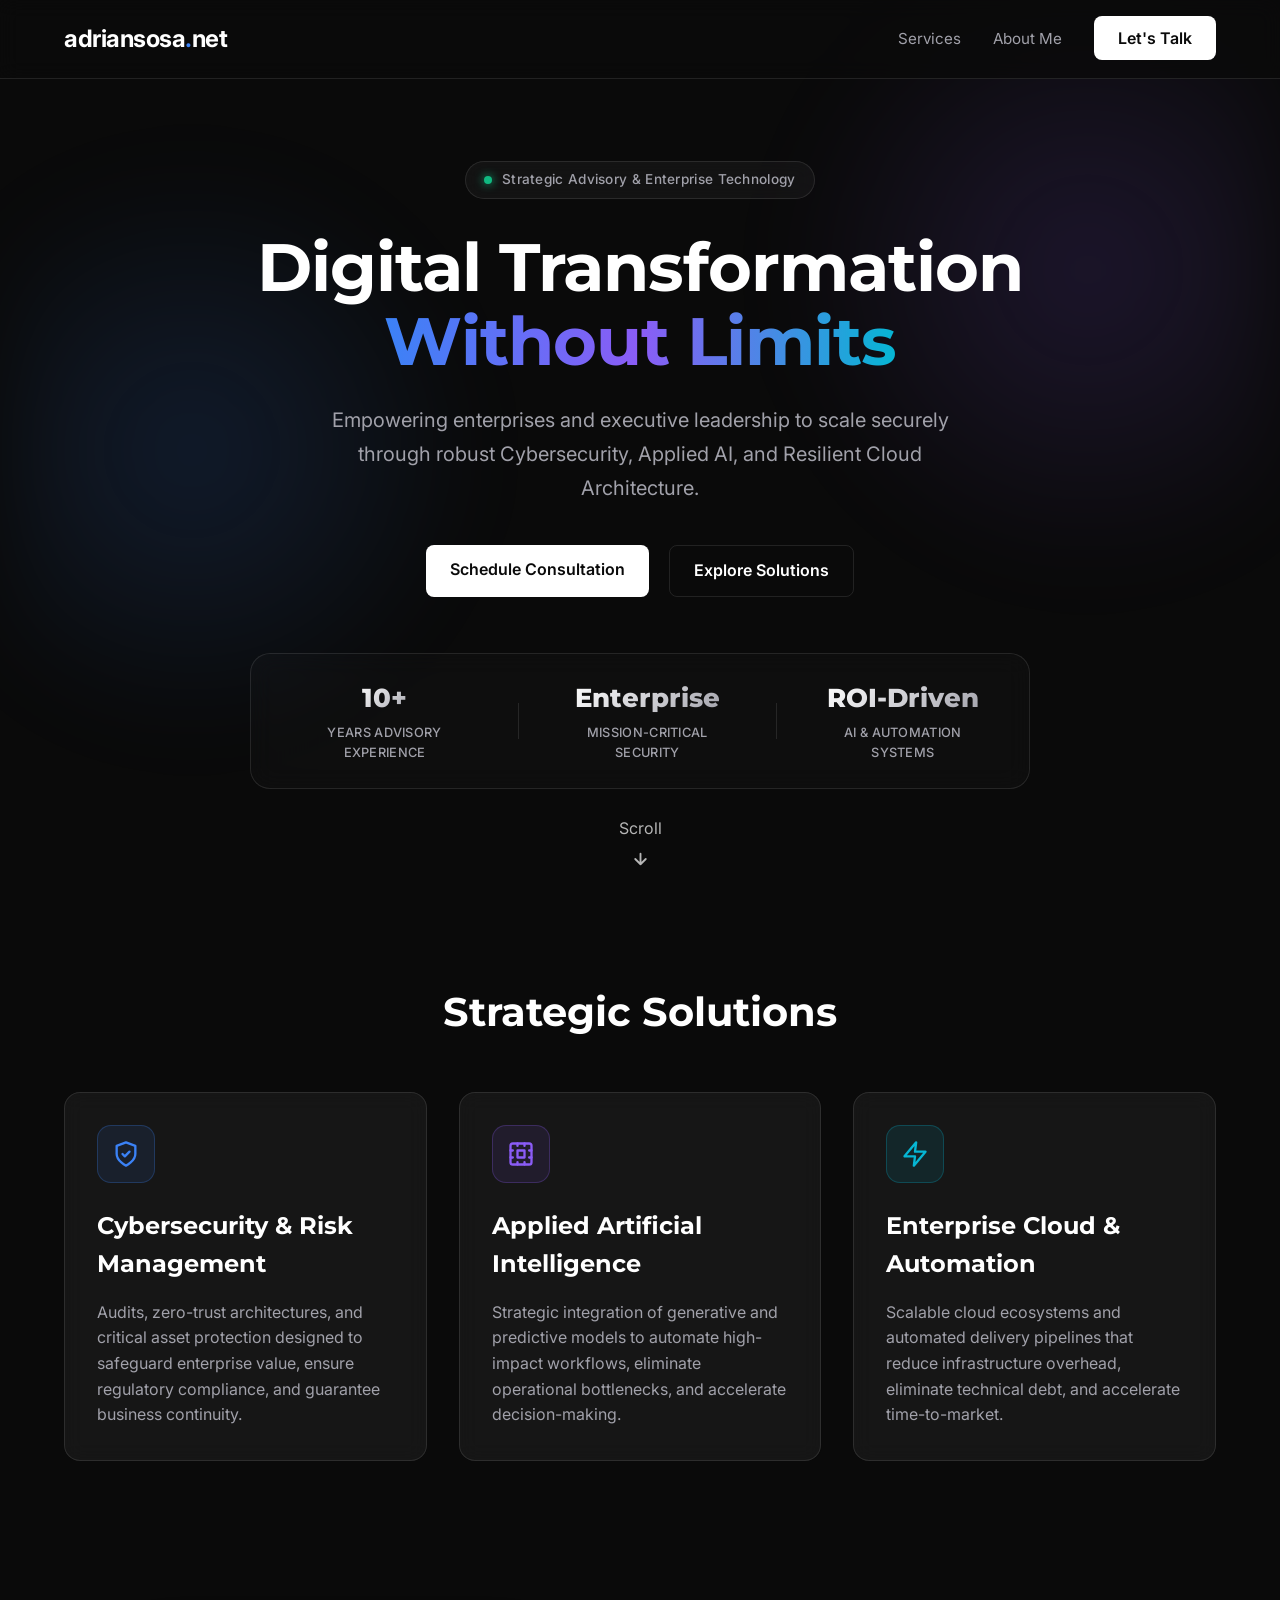
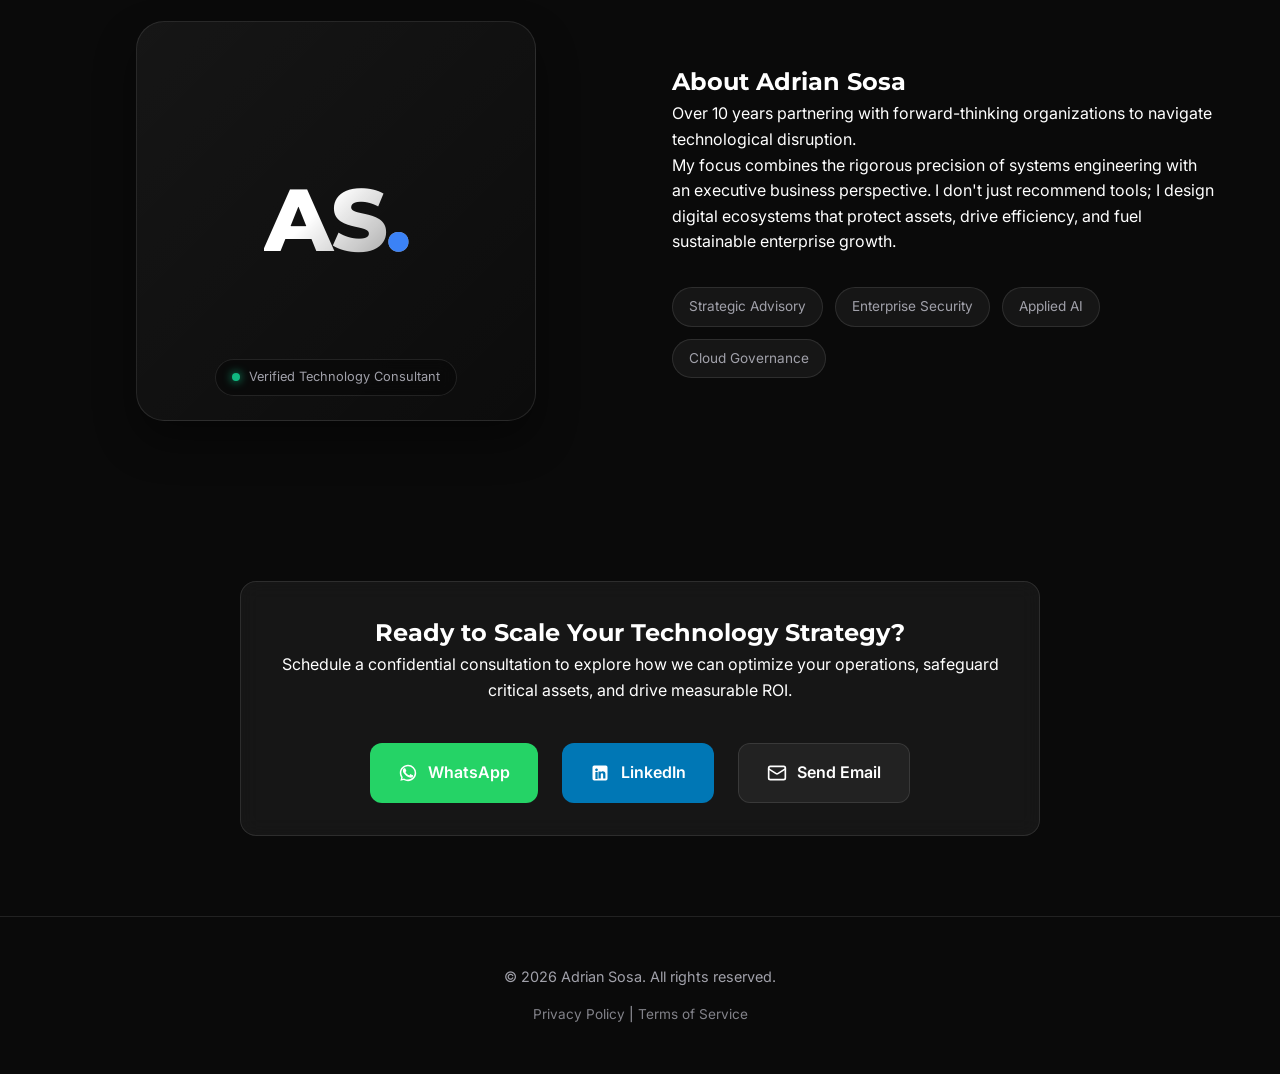
==== commit f3ab3d99: "fix(hero): rediseño ejecutivo centrado, eliminación de terminal técnica, métricas de impacto de nego" ====
--- a/index.html
+++ b/index.html
@@ -71,7 +71,7 @@
         rel="stylesheet">
 
     <!-- Styles -->
-    <link rel="stylesheet" href="./css/style.css">
+    <link rel="stylesheet" href="./css/style.css?v=2.0">
 </head>
 
 <body>
@@ -100,32 +100,30 @@
     <section class="hero" id="home">
         <div class="container hero-container">
             <div class="hero-content">
+                <div class="hero-badge fade-in-up">
+                    <span class="pulse-indicator"></span> Strategic Advisory & Enterprise Technology
+                </div>
                 <h1 class="fade-in-up">Digital Transformation <br> <span class="gradient-text">Without Limits</span>
                 </h1>
-                <p class="hero-subtitle fade-in-up delay-1">I help companies scale through Cybersecurity, Automation,
-                    and Artificial Intelligence.</p>
+                <p class="hero-subtitle fade-in-up delay-1">Empowering enterprises and executive leadership to scale securely through robust Cybersecurity, Applied AI, and Resilient Cloud Architecture.</p>
                 <div class="hero-cta fade-in-up delay-2">
-                    <a href="#services" class="btn-primary">View Solutions</a>
-                    <a href="#contact" class="btn-secondary">Contact Me</a>
-                </div>
-            </div>
-            <!-- Hero Terminal / Status Visual -->
-            <div class="hero-visual fade-in-up delay-2">
-                <div class="terminal-card">
-                    <div class="terminal-header">
-                        <span class="terminal-dot red"></span>
-                        <span class="terminal-dot yellow"></span>
-                        <span class="terminal-dot green"></span>
-                        <span class="terminal-title">system: operational</span>
-                    </div>
-                    <div class="terminal-body">
-                        <p class="terminal-line"><span class="cmd-prompt">❯</span> <span>run diagnostics --core</span></p>
-                        <p class="terminal-output text-success">✔ Zero-Trust Architecture: Active</p>
-                        <p class="terminal-output text-info">✔ AI Inference Pipelines: Optimized</p>
-                        <p class="terminal-output text-accent">✔ Cloud CI/CD Latency: -42%</p>
-                        <div class="terminal-badge">
-                            <span class="pulse-indicator"></span> 10+ Years Delivering Impact
-                        </div>
+                    <a href="#contact" class="btn-primary">Schedule Consultation</a>
+                    <a href="#services" class="btn-secondary">Explore Solutions</a>
+                </div>
+                <div class="hero-stats fade-in-up delay-2">
+                    <div class="stat-item">
+                        <span class="stat-number">10+</span>
+                        <span class="stat-label">Years Advisory Experience</span>
+                    </div>
+                    <div class="stat-divider"></div>
+                    <div class="stat-item">
+                        <span class="stat-number">Enterprise</span>
+                        <span class="stat-label">Mission-Critical Security</span>
+                    </div>
+                    <div class="stat-divider"></div>
+                    <div class="stat-item">
+                        <span class="stat-number">ROI-Driven</span>
+                        <span class="stat-label">AI & Automation Systems</span>
                     </div>
                 </div>
             </div>
@@ -151,9 +149,8 @@
                             <path d="m9 12 2 2 4-4"/>
                         </svg>
                     </div>
-                    <h3>Cybersecurity</h3>
-                    <p>Audits, pentesting, and critical infrastructure protection. Proactive security for digital
-                        environments.</p>
+                    <h3>Cybersecurity & Risk Management</h3>
+                    <p>Audits, zero-trust architectures, and critical asset protection designed to safeguard enterprise value, ensure regulatory compliance, and guarantee business continuity.</p>
                 </div>
                 <!-- Service 2 -->
                 <div class="card glass fade-in-on-scroll delay-1">
@@ -164,8 +161,8 @@
                             <path d="M3 9h2M3 15h2M21 9h-2M21 15h-2M9 3v2M15 3v2M9 21v-2M15 21v-2"/>
                         </svg>
                     </div>
-                    <h3>Artificial Intelligence</h3>
-                    <p>Integration of stochastic and generative models to optimize workflows and decision-making.</p>
+                    <h3>Applied Artificial Intelligence</h3>
+                    <p>Strategic integration of generative and predictive models to automate high-impact workflows, eliminate operational bottlenecks, and accelerate decision-making.</p>
                 </div>
                 <!-- Service 3 -->
                 <div class="card glass fade-in-on-scroll delay-2">
@@ -174,8 +171,8 @@
                             <path d="M13 2 3 14h9l-1 8 10-12h-9l1-8z"/>
                         </svg>
                     </div>
-                    <h3>Automation</h3>
-                    <p>Design of scalable architectures and CI/CD pipelines that reduce costs and deployment times.</p>
+                    <h3>Enterprise Cloud & Automation</h3>
+                    <p>Scalable cloud ecosystems and automated delivery pipelines that reduce infrastructure overhead, eliminate technical debt, and accelerate time-to-market.</p>
                 </div>
             </div>
         </div>
@@ -196,14 +193,13 @@
             </div>
             <div class="about-text fade-in-on-scroll">
                 <h2>About Adrian Sosa</h2>
-                <p>Over 10 years redefining how companies interact with technology.</p>
-                <p>My focus combines the technical rigor of systems engineering with a strategic business vision. I
-                    don't just implement technology; I design digital ecosystems that drive sustainable growth.</p>
+                <p>Over 10 years partnering with forward-thinking organizations to navigate technological disruption.</p>
+                <p>My focus combines the rigorous precision of systems engineering with an executive business perspective. I don't just recommend tools; I design digital ecosystems that protect assets, drive efficiency, and fuel sustainable enterprise growth.</p>
                 <div class="skills-list">
-                    <span class="pill">Full Stack Dev</span>
-                    <span class="pill">Cloud Arch</span>
-                    <span class="pill">SecOps</span>
-                    <span class="pill">AI Strategy</span>
+                    <span class="pill">Strategic Advisory</span>
+                    <span class="pill">Enterprise Security</span>
+                    <span class="pill">Applied AI</span>
+                    <span class="pill">Cloud Governance</span>
                 </div>
             </div>
         </div>
@@ -212,8 +208,8 @@
     <!-- Contact Section -->
     <section class="contact" id="contact">
         <div class="container contact-container glass fade-in-on-scroll">
-            <h2>Ready to Innovate?</h2>
-            <p>Schedule a strategic consultation and let's take your project to the next level.</p>
+            <h2>Ready to Scale Your Technology Strategy?</h2>
+            <p>Schedule a confidential consultation to explore how we can optimize your operations, safeguard critical assets, and drive measurable ROI.</p>
             <div class="contact-actions">
                 <a href="https://wa.me/525655702214?text=Hi%20Adrian,%20I'd%20like%20to%20inquire%20about%20your%20consulting%20services." target="_blank" rel="noopener noreferrer" class="btn-whatsapp">
                     <svg class="btn-icon" viewBox="0 0 24 24" fill="currentColor" aria-hidden="true">
--- a/css/style.css
+++ b/css/style.css
@@ -155,133 +155,47 @@
     transform: translateY(-8px) rotate(-45deg);
 }
 
-/* Hero Section */
+/* Hero Section (Executive Centered Layout) */
 .hero {
     min-height: 100vh;
     display: flex;
     align-items: center;
+    justify-content: center;
     position: relative;
-    padding-top: 100px;
-    padding-bottom: 60px;
+    padding-top: 130px;
+    padding-bottom: 80px;
+    text-align: center;
 }
 
 .hero-container {
-    display: grid;
-    grid-template-columns: 1.15fr 0.85fr;
-    gap: 3.5rem;
-    align-items: center;
-}
-
-.hero-content h1 {
-    font-size: 3.8rem;
-    line-height: 1.12;
-    margin-bottom: 1.5rem;
-}
-
-.gradient-text {
-    background: linear-gradient(to right, var(--accent-primary), var(--accent-secondary), var(--accent-cyan));
-    -webkit-background-clip: text;
-    -webkit-text-fill-color: transparent;
-    background-clip: text;
-}
-
-.hero-subtitle {
-    font-size: 1.2rem;
-    color: var(--text-secondary);
-    max-width: 580px;
-    margin-bottom: 2.25rem;
-}
-
-.hero-cta {
-    display: flex;
-    gap: 1rem;
-}
-
-/* Terminal Card (Hero Visual) */
-.hero-visual {
-    display: flex;
-    justify-content: center;
-}
-
-.terminal-card {
+    max-width: 900px;
+    margin: 0 auto;
+    display: flex;
+    flex-direction: column;
+    align-items: center;
+}
+
+.hero-content {
+    display: flex;
+    flex-direction: column;
+    align-items: center;
     width: 100%;
-    max-width: 440px;
-    background: rgba(12, 12, 18, 0.7);
-    border: 1px solid rgba(255, 255, 255, 0.12);
-    border-radius: 18px;
-    overflow: hidden;
-    box-shadow: 0 20px 50px rgba(0, 0, 0, 0.5), inset 0 1px 0 rgba(255, 255, 255, 0.1);
-    font-family: 'Consolas', 'Fira Code', 'JetBrains Mono', monospace;
-}
-
-.terminal-header {
-    background: rgba(255, 255, 255, 0.03);
-    padding: 0.85rem 1.25rem;
-    display: flex;
-    align-items: center;
-    gap: 0.5rem;
-    border-bottom: 1px solid rgba(255, 255, 255, 0.08);
-}
-
-.terminal-dot {
-    width: 11px;
-    height: 11px;
-    border-radius: 50%;
-}
-.terminal-dot.red { background: #ef4444; }
-.terminal-dot.yellow { background: #f59e0b; }
-.terminal-dot.green { background: #10b981; }
-
-.terminal-title {
-    margin-left: auto;
-    font-size: 0.75rem;
-    color: var(--text-secondary);
-    font-family: 'Inter', sans-serif;
-    letter-spacing: 0.5px;
-    text-transform: uppercase;
-}
-
-.terminal-body {
-    padding: 1.5rem 1.25rem;
-    display: flex;
-    flex-direction: column;
-    gap: 0.75rem;
-    font-size: 0.88rem;
-}
-
-.terminal-line {
-    color: var(--text-primary);
-    display: flex;
-    align-items: center;
-    gap: 0.5rem;
-}
-
-.cmd-prompt {
-    color: var(--accent-primary);
-    font-weight: bold;
-}
-
-.terminal-output {
-    padding-left: 1.25rem;
-    font-size: 0.82rem;
-}
-
-.text-success { color: #34d399; }
-.text-info { color: #60a5fa; }
-.text-accent { color: #c084fc; }
-
-.terminal-badge {
-    margin-top: 0.75rem;
-    padding: 0.6rem 0.85rem;
-    background: rgba(255, 255, 255, 0.03);
-    border: 1px solid rgba(255, 255, 255, 0.08);
-    border-radius: 10px;
-    color: var(--text-secondary);
-    font-size: 0.8rem;
+}
+
+.hero-badge {
     display: inline-flex;
     align-items: center;
     gap: 0.6rem;
-    font-family: 'Inter', sans-serif;
+    padding: 0.45rem 1.15rem;
+    background: rgba(255, 255, 255, 0.04);
+    border: 1px solid var(--glass-border);
+    border-radius: 100px;
+    font-size: 0.85rem;
+    font-weight: 500;
+    color: var(--text-secondary);
+    margin-bottom: 2rem;
+    letter-spacing: 0.3px;
+    backdrop-filter: blur(10px);
 }
 
 .pulse-indicator {
@@ -296,6 +210,83 @@
 @keyframes pulse {
     0%, 100% { opacity: 1; transform: scale(1); }
     50% { opacity: 0.4; transform: scale(1.3); }
+}
+
+.hero-content h1 {
+    font-size: 4.2rem;
+    line-height: 1.1;
+    margin-bottom: 1.5rem;
+    letter-spacing: -1px;
+}
+
+.gradient-text {
+    background: linear-gradient(to right, var(--accent-primary), var(--accent-secondary), var(--accent-cyan));
+    -webkit-background-clip: text;
+    -webkit-text-fill-color: transparent;
+    background-clip: text;
+}
+
+.hero-subtitle {
+    font-size: 1.25rem;
+    color: var(--text-secondary);
+    max-width: 680px;
+    margin: 0 auto 2.5rem;
+    line-height: 1.7;
+}
+
+.hero-cta {
+    display: flex;
+    justify-content: center;
+    gap: 1.25rem;
+    margin-bottom: 3.5rem;
+    flex-wrap: wrap;
+}
+
+/* Executive Stats Bar */
+.hero-stats {
+    display: flex;
+    align-items: center;
+    justify-content: center;
+    gap: 2.5rem;
+    padding: 1.5rem 2.5rem;
+    background: rgba(255, 255, 255, 0.02);
+    border: 1px solid var(--glass-border);
+    border-radius: 20px;
+    backdrop-filter: blur(12px);
+    width: 100%;
+    max-width: 780px;
+}
+
+.stat-item {
+    display: flex;
+    flex-direction: column;
+    align-items: center;
+    gap: 0.25rem;
+}
+
+.stat-number {
+    font-family: 'Montserrat', sans-serif;
+    font-size: 1.6rem;
+    font-weight: 800;
+    color: var(--text-primary);
+    background: linear-gradient(135deg, #ffffff, #a1a1aa);
+    -webkit-background-clip: text;
+    -webkit-text-fill-color: transparent;
+    background-clip: text;
+}
+
+.stat-label {
+    font-size: 0.8rem;
+    color: var(--text-secondary);
+    letter-spacing: 0.3px;
+    text-transform: uppercase;
+    font-weight: 500;
+}
+
+.stat-divider {
+    width: 1px;
+    height: 36px;
+    background: var(--glass-border);
 }
 
 /* Buttons */
@@ -745,17 +736,13 @@
 
 /* Responsive */
 @media (max-width: 968px) {
-    .hero-container {
-        grid-template-columns: 1fr;
-        gap: 3rem;
-    }
-
-    .hero-visual {
-        display: none;
-    }
-
     .hero-content h1 {
-        font-size: 3rem;
+        font-size: 3.2rem;
+    }
+
+    .hero-stats {
+        gap: 1.5rem;
+        padding: 1.25rem 1.5rem;
     }
 }
 
@@ -781,17 +768,41 @@
         left: 0;
     }
 
+    .hero {
+        padding-top: 110px;
+        padding-bottom: 50px;
+    }
+
     .hero-content h1 {
         font-size: 2.5rem;
+    }
+
+    .hero-subtitle {
+        font-size: 1.1rem;
+        margin-bottom: 2rem;
+    }
+
+    .hero-cta {
+        flex-direction: column;
+        width: 100%;
+        max-width: 320px;
+        margin-bottom: 2.5rem;
+    }
+
+    .hero-stats {
+        flex-direction: column;
+        gap: 1.25rem;
+        padding: 1.5rem 1rem;
+    }
+
+    .stat-divider {
+        width: 60px;
+        height: 1px;
     }
 
     .about-container {
         grid-template-columns: 1fr;
         gap: 2.5rem;
-    }
-
-    .hero-cta {
-        flex-direction: column;
     }
 
     .contact-actions {
